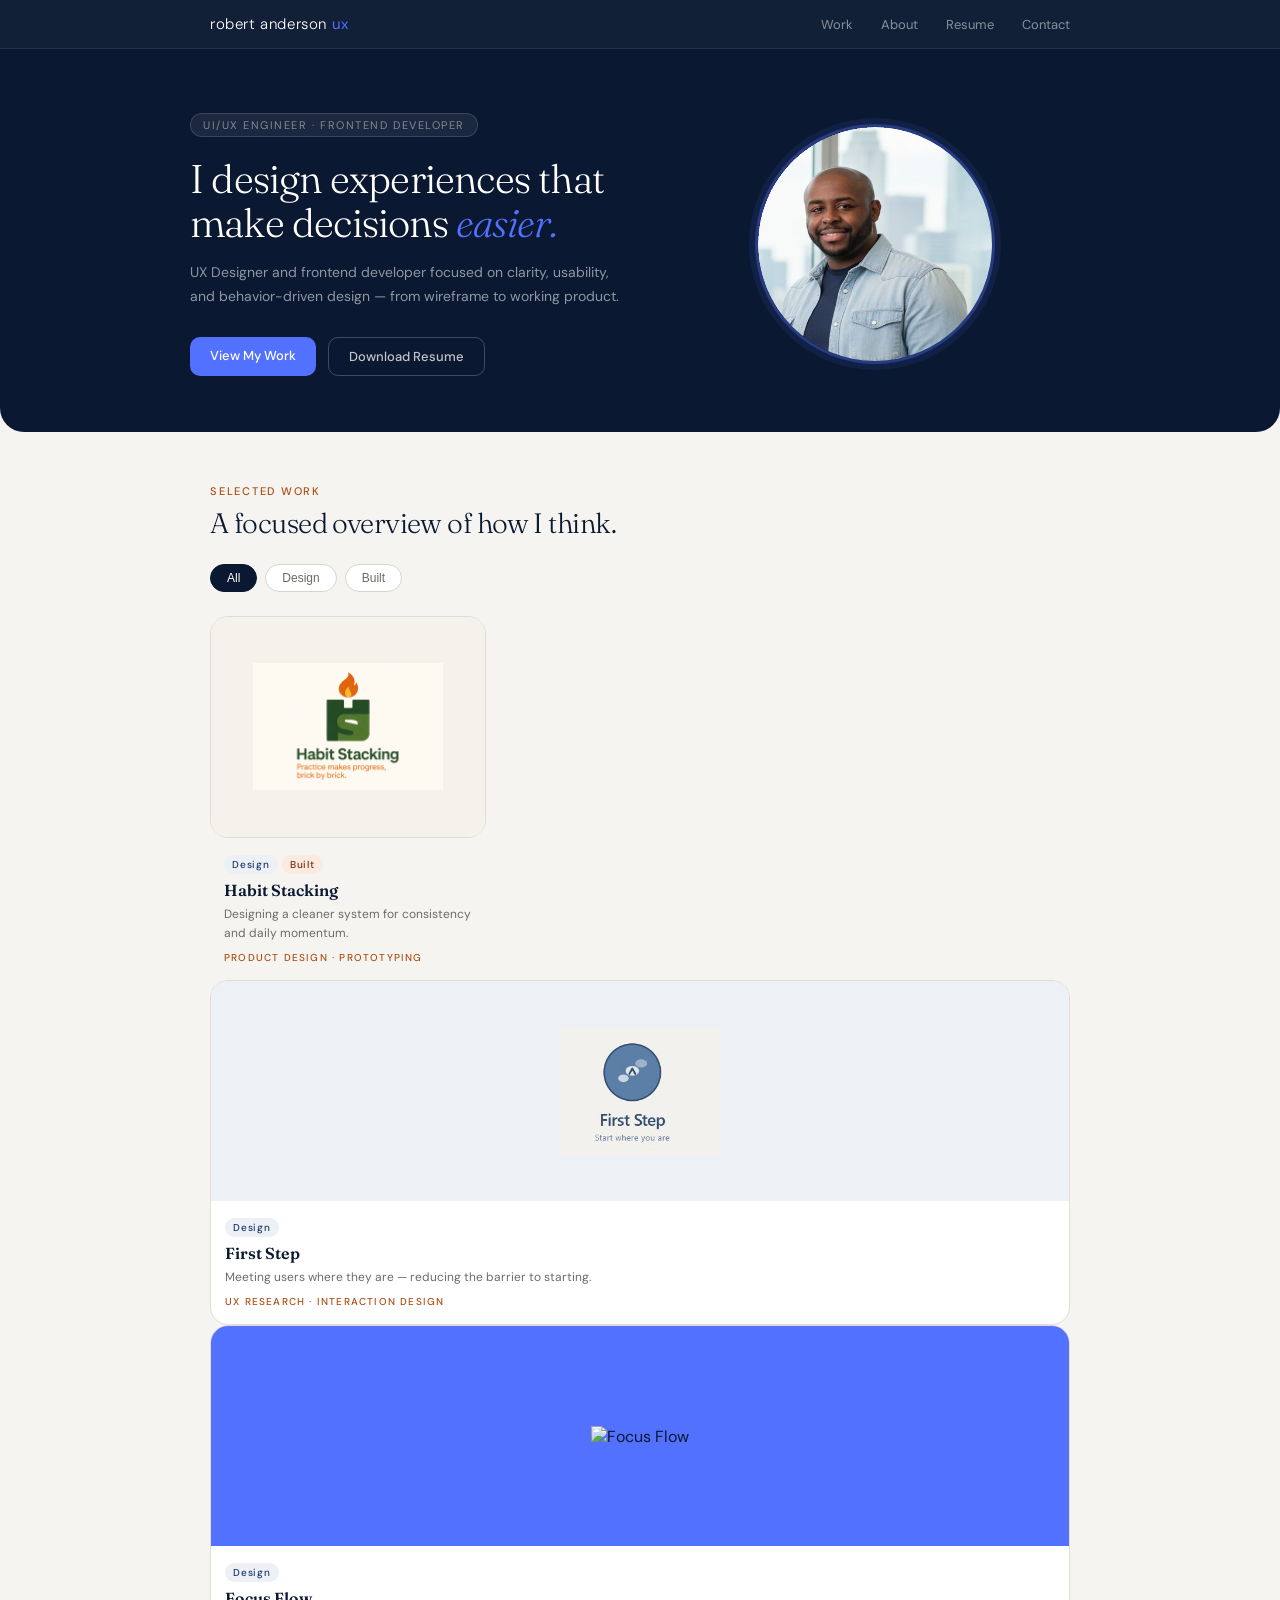
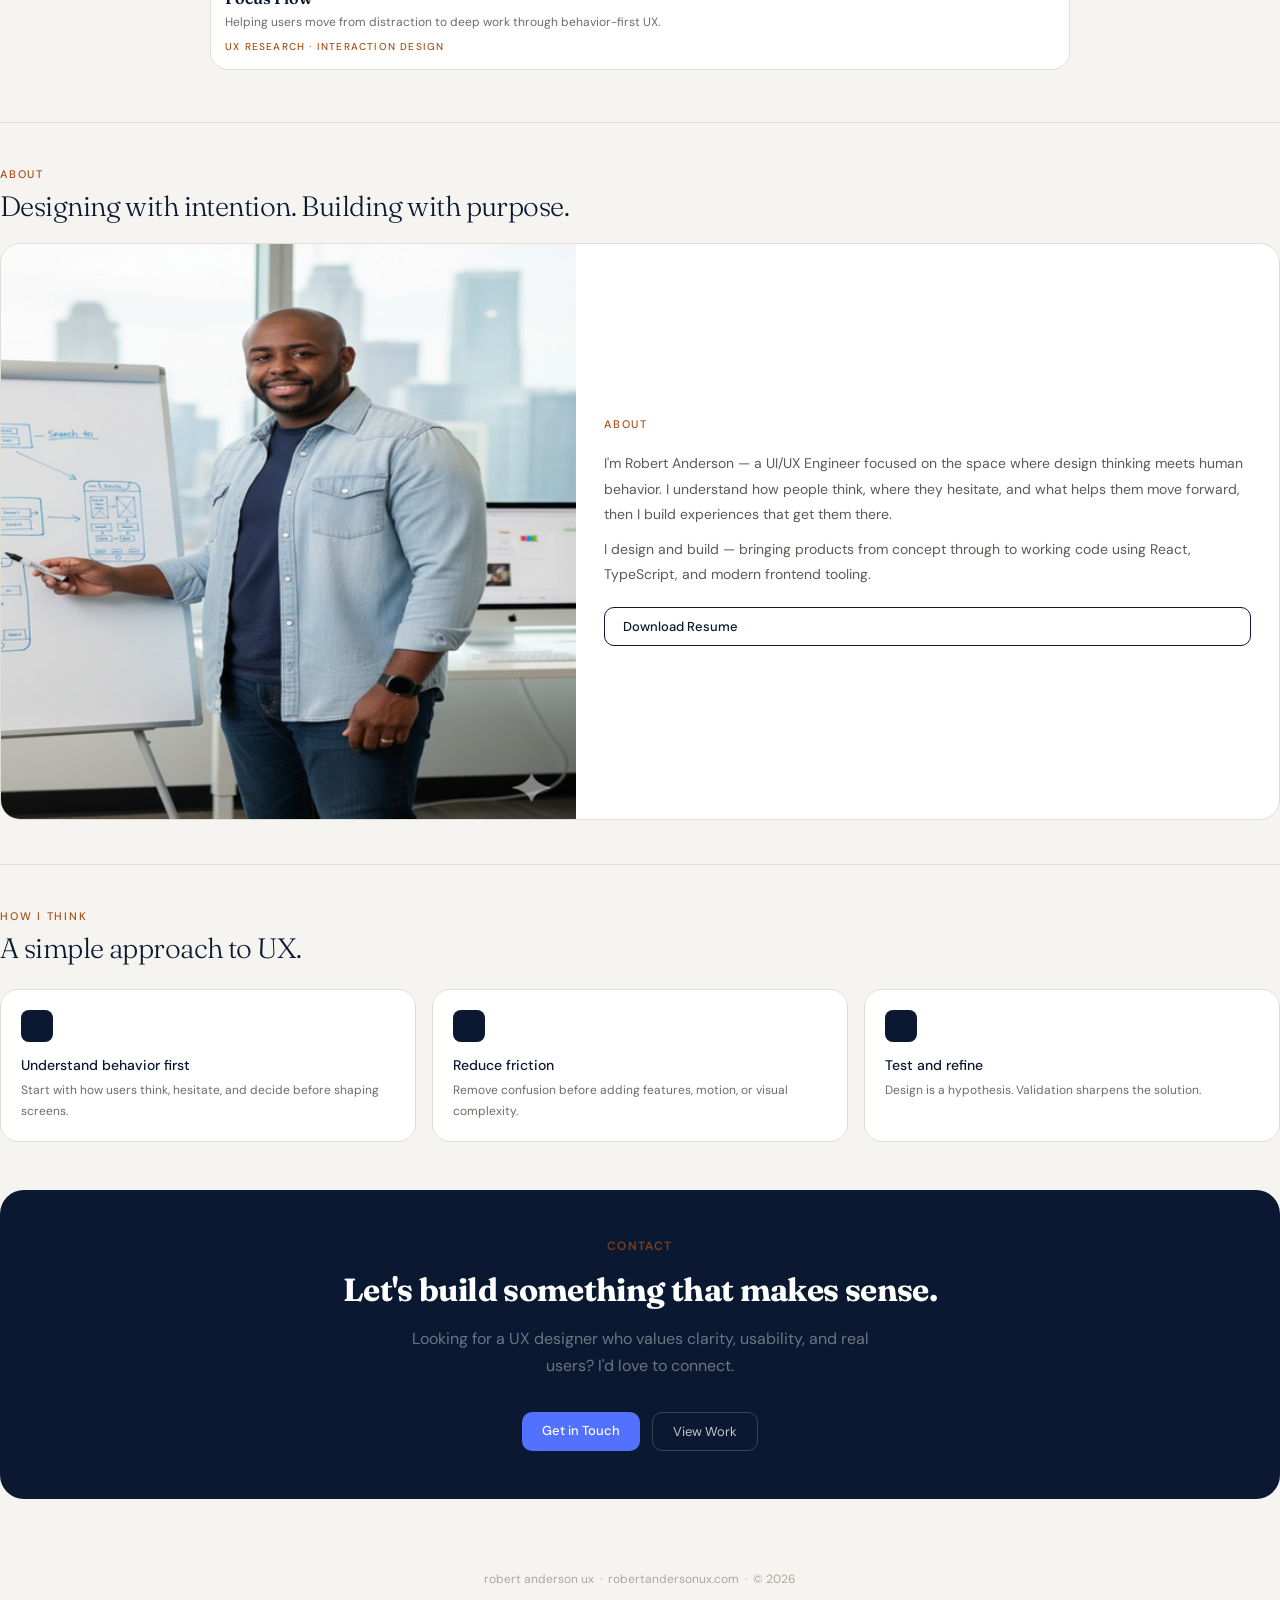
==== index.html @ fdac47b1 "Fix project card layout and add Focus Flow card" ====
<!DOCTYPE html>
<html lang="en">
<head>
<meta charset="UTF-8" />
<meta name="viewport" content="width=device-width, initial-scale=1.0" />
<title>Robert Anderson · UX Designer</title>
<link rel="preconnect" href="https://fonts.googleapis.com" />
<link rel="preconnect" href="https://fonts.gstatic.com" crossorigin />
<link href="https://fonts.googleapis.com/css2?family=DM+Sans:wght@300;400;500&family=Fraunces:ital,wght@0,300;0,600;1,300&display=swap" rel="stylesheet" />
<style>
*{box-sizing:border-box;margin:0;padding:0;}
html{scroll-behavior:smooth;}
body{font-family:'DM Sans',sans-serif;background:#f5f4f0;color:#0A1831;}
a{text-decoration:none;color:inherit;}
.port{max-width:900px;margin:0 auto;padding:0 20px;}

/* NAV */
nav{background:rgba(10,24,49,0.97);backdrop-filter:blur(8px);-webkit-backdrop-filter:blur(8px);border-bottom:0.5px solid rgba(255,255,255,0.08);position:sticky;top:0;z-index:40;padding:14px 0;}
.nav-inner{display:flex;align-items:center;justify-content:space-between;}
.nav-logo{font-family:'DM Sans',sans-serif;font-weight:300;font-size:15px;letter-spacing:0.04em;color:#fff;}
.nav-logo span{font-weight:400;color:#5271FF;}
.nav-links{display:flex;gap:28px;}
.nav-links a{font-size:13px;color:rgba(255,255,255,0.5);transition:color .2s;}
.nav-links a:hover{color:#fff;}
.nav-mobile{display:none;}

/* HERO */
.hero{padding:64px 20px 56px;background:#0A1831;border-radius:0 0 24px 24px;}
.hero-inner{max-width:900px;margin:0 auto;display:grid;grid-template-columns:1fr 1fr;gap:40px;align-items:center;}
.hero-badge{display:inline-flex;background:rgba(255,255,255,0.07);border:0.5px solid rgba(255,255,255,0.14);border-radius:100px;padding:4px 12px;font-size:11px;letter-spacing:0.14em;text-transform:uppercase;color:rgba(255,255,255,0.45);margin-bottom:20px;}
.hero-h1{font-family:'Fraunces',serif;font-weight:300;font-size:40px;line-height:1.1;letter-spacing:-0.02em;color:#fff;margin-bottom:16px;}
.hero-h1 em{font-style:italic;color:#5271FF;}
.hero-sub{font-size:14px;line-height:1.7;color:rgba(255,255,255,0.55);margin-bottom:28px;}
.hero-btns{display:flex;gap:12px;flex-wrap:wrap;}
.btn-primary{background:#5271FF;color:#fff;border-radius:10px;padding:10px 20px;font-size:13px;font-weight:500;transition:background .2s;display:inline-block;}
.btn-primary:hover{background:#3d5ce6;}
.btn-secondary{border:0.5px solid rgba(255,255,255,0.22);background:transparent;border-radius:10px;padding:10px 20px;font-size:13px;font-weight:500;color:rgba(255,255,255,0.75);transition:border-color .2s;display:inline-block;}
.btn-secondary:hover{border-color:rgba(255,255,255,0.5);}
.hero-photo-wrap{display:flex;align-items:center;justify-content:center;}
.hero-photo-wrap img{width:240px;height:240px;border-radius:50%;object-fit:cover;border:3px solid rgba(82,113,255,0.4);box-shadow:0 0 0 6px rgba(82,113,255,0.1);}

/* SECTIONS */
.section-wrap{padding:52px 0 8px;}
.section-label{font-size:11px;font-weight:500;letter-spacing:0.16em;text-transform:uppercase;color:#AD4E14;margin-bottom:8px;}
.section-h2{font-family:'Fraunces',serif;font-weight:300;font-size:28px;letter-spacing:-0.02em;color:#0A1831;margin-bottom:24px;}

/* FILTER */
.filter-bar{display:flex;gap:8px;margin-bottom:24px;}
.filter-btn{border:0.5px solid #d8d5ce;background:#fff;border-radius:100px;padding:6px 16px;font-size:12px;font-weight:500;color:#6b6b67;cursor:pointer;transition:all .2s;}
.filter-btn.active{background:#0A1831;color:#fff;border-color:#0A1831;}
.filter-btn:hover:not(.active){border-color:#888880;}

/* PROJECTS */
.projects{display:grid;grid-template-columns:repeat(3,1fr);gap:16px;}
.project-card{background:#fff;border:0.5px solid #e0ddd5;border-radius:18px;overflow:hidden;transition:transform .25s,box-shadow .25s;cursor:pointer;}
.project-card:hover{transform:translateY(-3px);box-shadow:0 12px 32px rgba(10,24,49,0.12);}
.project-card.hidden{display:none;}
.project-thumb{height:220px;display:flex;align-items:center;justify-content:center;flex-direction:column;gap:10px;}
.thumb-habit{background:#f5f2eb;}
.thumb-first{background:#edf0f5;}
.thumb-focus{background:#5271FF;}
.focus-wm{font-family:'DM Sans',sans-serif;font-weight:300;font-size:12px;letter-spacing:0.05em;color:rgba(255,255,255,0.7);}
.focus-wm span{font-weight:400;color:#fff;}
.project-body{padding:14px 14px 16px;}
.tag{display:inline-block;font-size:10px;font-weight:500;letter-spacing:0.08em;padding:3px 8px;border-radius:100px;margin-bottom:6px;}
.tag-design{background:#edf0f5;color:#1a3a6a;}
.tag-built{background:#faeae0;color:#7a2a0a;}
.project-title{font-family:'Fraunces',serif;font-weight:600;font-size:16px;color:#0A1831;margin-bottom:5px;}
.project-blurb{font-size:12px;line-height:1.6;color:#6b6b67;margin-bottom:8px;}
.project-role{font-size:10px;letter-spacing:0.12em;text-transform:uppercase;color:#AD4E14;font-weight:500;}

/* ABOUT */
.about-card{background:#fff;border:0.5px solid #e0ddd5;border-radius:20px;overflow:hidden;display:grid;grid-template-columns:0.9fr 1.1fr;}
.about-photo{min-height:280px;overflow:hidden;}
.about-photo img{width:100%;height:100%;object-fit:cover;object-position:center top;display:block;}
.about-copy{padding:32px 28px;display:flex;flex-direction:column;justify-content:center;}
.about-copy p{font-size:14px;line-height:1.8;color:#5a5a56;margin-top:12px;}
.btn-outline{border:0.5px solid #0A1831;background:transparent;border-radius:10px;padding:10px 18px;font-size:13px;font-weight:500;color:#0A1831;display:inline-block;margin-top:20px;transition:background .2s,color .2s;}
.btn-outline:hover{background:#0A1831;color:#fff;}

/* PRINCIPLES */
.principles{display:grid;grid-template-columns:repeat(3,1fr);gap:16px;margin-bottom:8px;}
.principle{background:#fff;border:0.5px solid #e0ddd5;border-radius:18px;padding:20px;}
.principle-icon{width:32px;height:32px;border-radius:8px;background:#0A1831;margin-bottom:14px;}
.principle h3{font-size:14px;font-weight:500;color:#0A1831;margin-bottom:6px;}
.principle p{font-size:12px;line-height:1.7;color:#6b6b67;}

/* CONTACT */
.contact-band{background:#0A1831;border-radius:24px;padding:48px 36px;text-align:center;margin:48px 0;}
.contact-label{font-size:11px;letter-spacing:0.16em;text-transform:uppercase;color:#AD4E14;margin-bottom:10px;}
.contact-h2{font-family:'Fraunces',serif;font-weight:300;font-size:28px;color:#fff;letter-spacing:-0.02em;margin-bottom:10px;}
.contact-sub{font-size:14px;line-height:1.7;color:rgba(255,255,255,0.5);max-width:480px;margin:0 auto 24px;}
.contact-btns{display:flex;gap:12px;justify-content:center;flex-wrap:wrap;}
.cta-blue{background:#5271FF;color:#fff;border-radius:10px;padding:10px 20px;font-size:13px;font-weight:500;transition:background .2s;display:inline-block;}
.cta-blue:hover{background:#3d5ce6;}
.cta-ghost{border:0.5px solid rgba(255,255,255,.18);color:rgba(255,255,255,.75);border-radius:10px;padding:10px 20px;font-size:13px;display:inline-block;transition:background .2s;}
.cta-ghost:hover{background:rgba(255,255,255,0.05);}
 
/* Success message (shown after submit via JS) */
.contact-success {
  display: none;
  color: rgba(255,255,255,0.75);
  font-size: 14px;
  margin-top: 12px;
  text-align: center;
}
 
/* Responsive */
@media (max-width: 540px) {
  .contact-form-row { flex-direction: column; }
}



.contact-label {
  font-size: 12px;
  font-weight: 600;
  letter-spacing: 0.1em;
  text-transform: uppercase;
  opacity: 0.7;
  margin-bottom: 16px;
}

.contact-h2 {
  font-size: 2rem;
  font-weight: 700;
  margin-bottom: 16px;
}

.contact-sub {
  font-size: 1rem;
  opacity: 0.8;
  max-width: 480px;
  margin: 0 auto 32px;
}

.contact-btns {
  display: flex;
  gap: 12px;
  justify-content: center;
  flex-wrap: wrap;
}

/* DIVIDER */
.divider{border:none;border-top:0.5px solid #e0ddd5;margin:44px 0;}

/* FOOTER */
footer{padding:24px 0;text-align:center;}
footer p{font-size:12px;color:#aaa89e;}

/* RESPONSIVE */
@media(max-width:700px){
  .hero-inner{grid-template-columns:1fr;text-align:center;}
  .hero-photo-wrap{order:-1;}
  .hero-photo-wrap img{width:180px;height:180px;}
  .hero-btns{justify-content:center;}
  .projects{grid-template-columns:1fr;}
  .about-card{grid-template-columns:1fr;}
  .about-photo{min-height:220px;}
  .principles{grid-template-columns:1fr;}
  .nav-links{display:none;}
  .nav-mobile{display:block;font-size:20px;color:rgba(255,255,255,0.6);cursor:pointer;}
}
</style>
</head>
<body>

<nav>
  <div class="port nav-inner">
    <div class="nav-logo">robert anderson <span>ux</span></div>
    <div class="nav-links">
      <a href="#work">Work</a>
      <a href="#about">About</a>
      <a href="#resume">Resume</a>
      <a href="#contact">Contact</a>
    </div>
    <div class="nav-mobile">&#9776;</div>
  </div>
</nav>

<div class="hero">
  <div class="hero-inner">
    <div>
      <div class="hero-badge">UI/UX Engineer · Frontend Developer</div>
      <h1 class="hero-h1">I design experiences that make decisions <em>easier.</em></h1>
      <p class="hero-sub">UX Designer and frontend developer focused on clarity, usability, and behavior-driven design — from wireframe to working product.</p>
      <div class="hero-btns">
        <a href="#work" class="btn-primary">View My Work</a>
        <a href="#resume" class="btn-secondary">Download Resume</a>
      </div>
    </div>
    <div class="hero-photo-wrap">
      <img src="[data-uri]" alt="Robert Anderson" />
    </div>
  </div>
</div>

<div class="port">

  <div class="section-wrap" id="work">
    <div class="section-label">Selected Work</div>
    <div class="section-h2">A focused overview of how I think.</div>

    <div class="filter-bar">
      <button class="filter-btn active" onclick="filter('all',this)">All</button>
      <button class="filter-btn" onclick="filter('design',this)">Design</button>
      <button class="filter-btn" onclick="filter('built',this)">Built</button>
    </div>

    <div class="projects">

  <a href="habit-stacking.html" style="text-decoration:none;color:inherit;">
    <div class="project-card" data-type="design built">
      <div class="project-thumb thumb-habit">
          <img style="max-width:190px;max-height:190px;object-fit:contain;" src="[data-uri]" alt="Habit Stacking">
        </div>
      </div>
      <div class="project-body">
        <div><span class="tag tag-design">Design</span> <span class="tag tag-built">Built</span></div>
        <div class="project-title">Habit Stacking</div>
        <div class="project-blurb">Designing a cleaner system for consistency and daily momentum.</div>
        <div class="project-role">Product Design · Prototyping</div>
      </div>
    </div>
  </a>

  <a href="first-step.html" style="text-decoration:none;color:inherit;">
    <div class="project-card" data-type="design">
      <div class="project-thumb thumb-first">
        <img style="max-width:160px;max-height:160px;object-fit:contain;" src="[data-uri]" alt="First Step">
      </div>
      <div class="project-body">
        <div><span class="tag tag-design">Design</span></div>
        <div class="project-title">First Step</div>
        <div class="project-blurb">Meeting users where they are — reducing the barrier to starting.</div>
        <div class="project-role">UX Research · Interaction Design</div>
      </div>
    </div>
  </a>

  <a href="focus-flow.html" style="text-decoration:none;color:inherit;">
  <div class="project-card" data-type="design">
    <div class="project-thumb thumb-focus">
      <img style="max-width:185px;max-height:185px;object-fit:contain;" src="YOUR_FOCUS_FLOW_IMAGE_SRC" alt="Focus Flow">
    </div>
    <div class="project-body">
      <div><span class="tag tag-design">Design</span></div>
      <div class="project-title">Focus Flow</div>
      <div class="project-blurb">Helping users move from distraction to deep work through behavior-first UX.</div>
      <div class="project-role">UX Research · Interaction Design</div>
    </div>
  </div>
</a>

</div>

    </div>
  </div>

  <hr class="divider" />

  <div id="about">
    <div class="section-label">About</div>
    <div class="section-h2" style="margin-bottom:20px;">Designing with intention. Building with purpose.</div>
    <div class="about-card">
      <div class="about-photo">
        <img src="[data-uri]" alt="Robert Anderson at whiteboard" />
      </div>
      <div class="about-copy">
        <div class="section-label">About</div>
        <p>I'm Robert Anderson — a UI/UX Engineer focused on the space where design thinking meets human behavior. I understand how people think, where they hesitate, and what helps them move forward, then I build experiences that get them there.</p>
        <p style="margin-top:10px;">I design and build — bringing products from concept through to working code using React, TypeScript, and modern frontend tooling.</p>
        <a href="#resume" class="btn-outline" id="resume">Download Resume</a>
      </div>
    </div>
  </div>

<hr class="divider" />

  <div>
    <div class="section-label">How I Think</div>
    <div class="section-h2">A simple approach to UX.</div>
    <div class="principles">
      <div class="principle">
        <div class="principle-icon"></div>
        <h3>Understand behavior first</h3>
        <p>Start with how users think, hesitate, and decide before shaping screens.</p>
      </div>
      <div class="principle">
        <div class="principle-icon"></div>
        <h3>Reduce friction</h3>
        <p>Remove confusion before adding features, motion, or visual complexity.</p>
      </div>
      <div class="principle">
        <div class="principle-icon"></div>
        <h3>Test and refine</h3>
        <p>Design is a hypothesis. Validation sharpens the solution.</p>
      </div>
    </div>
  </div>

  <div class="contact-band" id="contact">
    <div class="contact-label">Contact</div>
    <div class="contact-h2">Let's build something that makes sense.</div>
    <p class="contact-sub">Looking for a UX designer who values clarity, usability, and real users? I'd love to connect.</p>
    <div class="contact-btns">
      <a href="mailto:robert@robertandersonux.com" class="cta-blue">Get in Touch</a>
      <a href="#work" class="cta-ghost">View Work</a>
    </div>
  </div>

<footer>
  <div class="port">
    <p>robert anderson ux &nbsp;·&nbsp; robertandersonux.com &nbsp;·&nbsp; &copy; 2026</p>
  </div>
</footer>
Save, refresh locally — the blue band should be back.

<script>
function filter(type, btn) {
  document.querySelectorAll('.filter-btn').forEach(b => b.classList.remove('active'));
  btn.classList.add('active');
  document.querySelectorAll('.project-card').forEach(card => {
    if (type === 'all') { card.classList.remove('hidden'); return; }
    card.dataset.type.includes(type) ? card.classList.remove('hidden') : card.classList.add('hidden');
  });
}
</script>

</body>
</html>
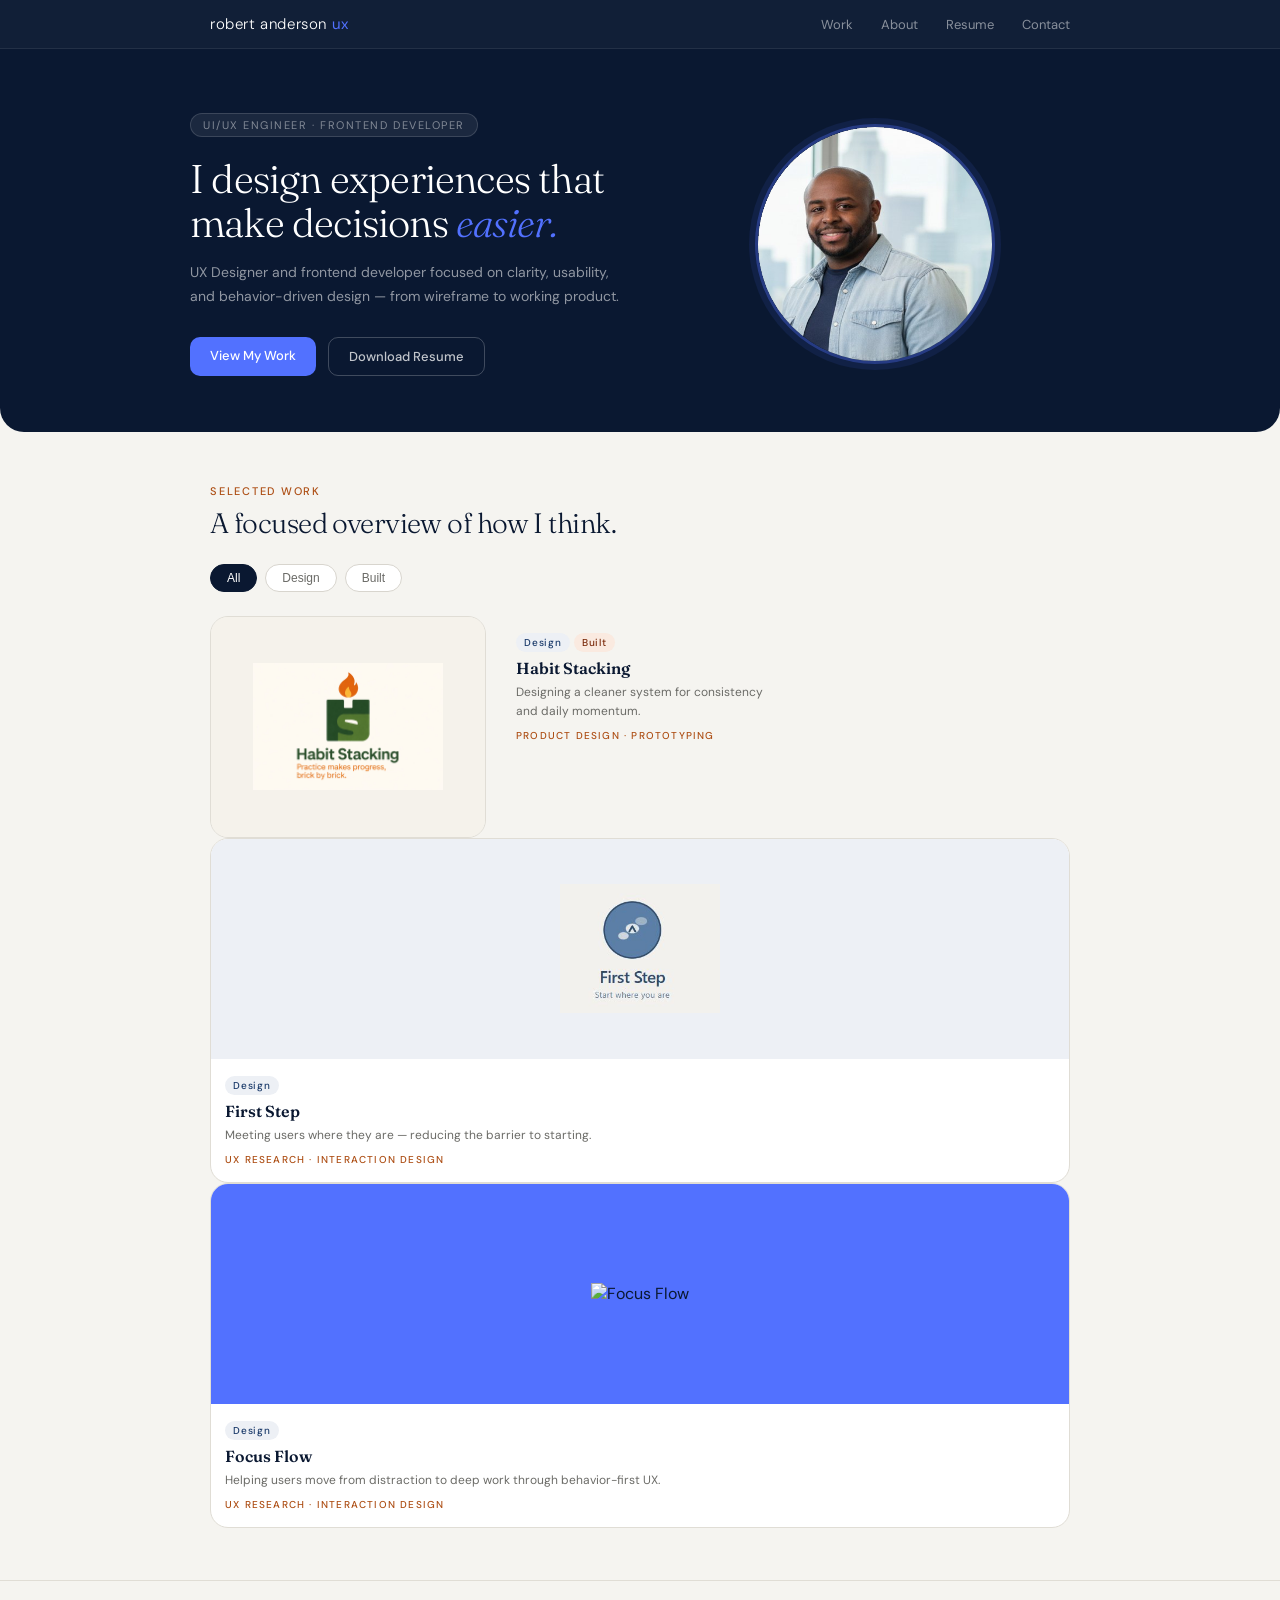
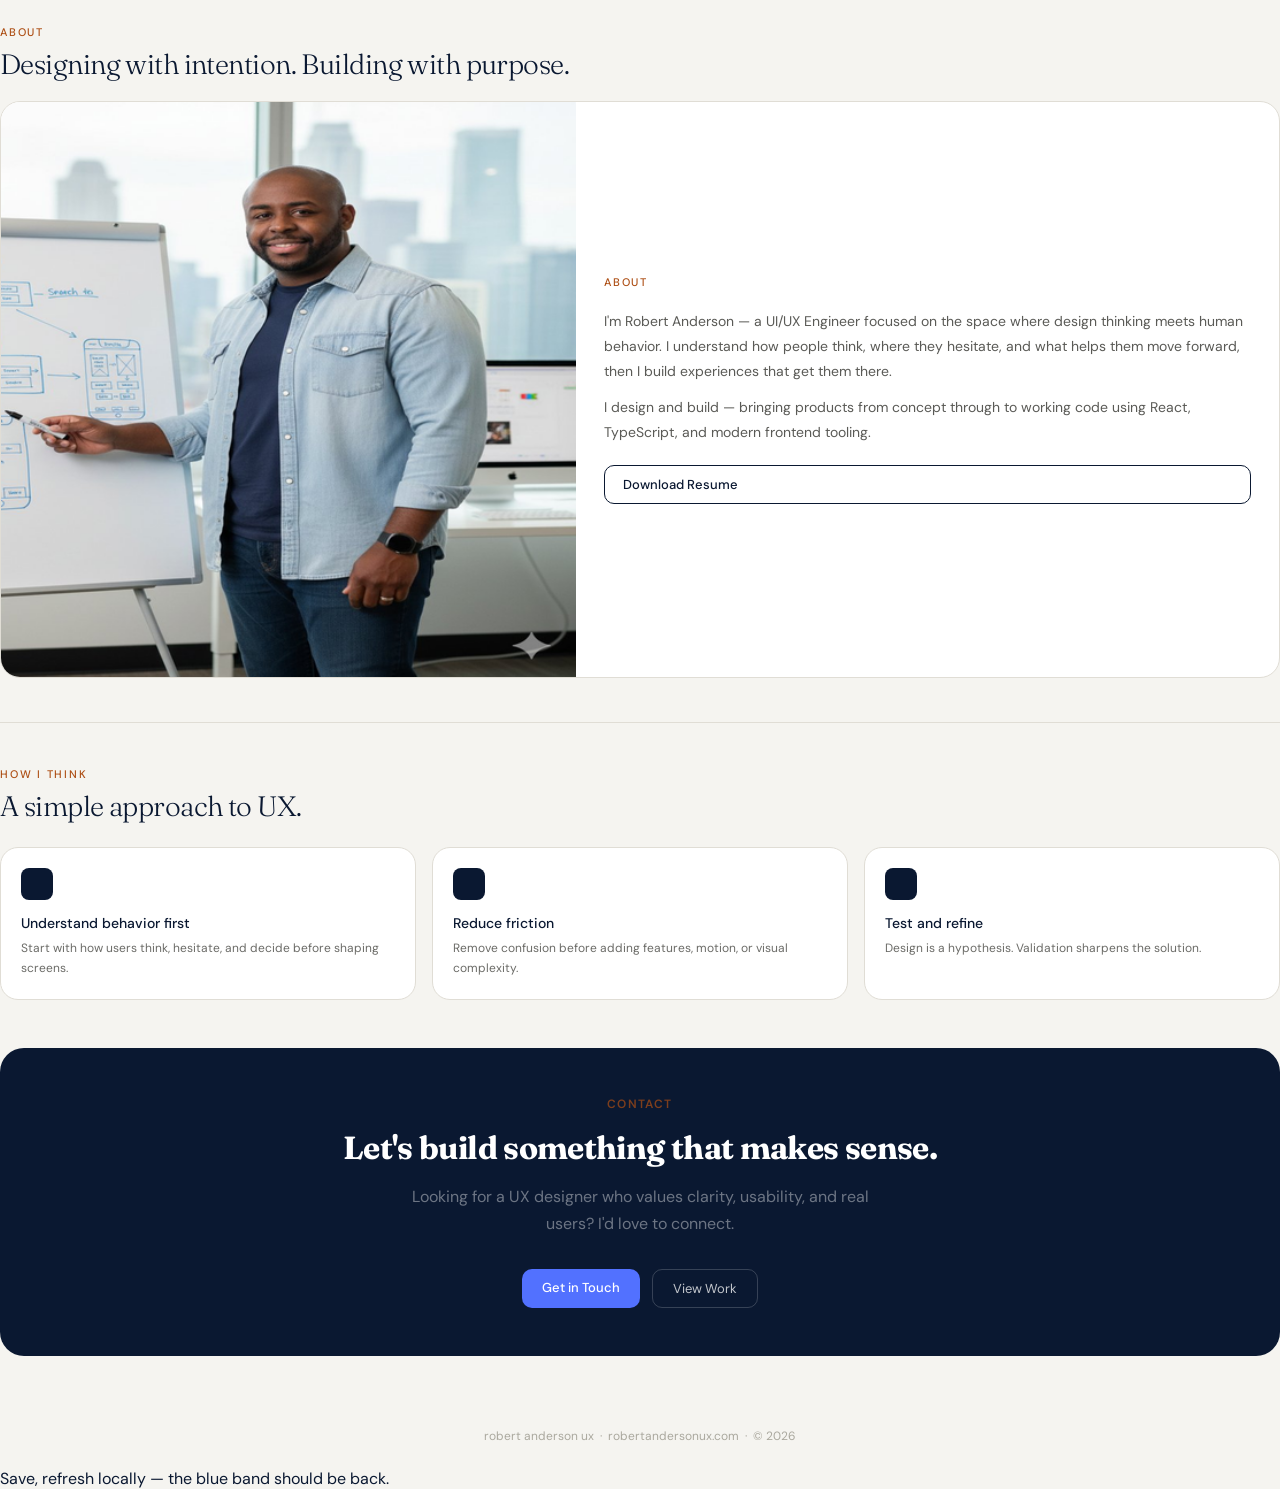
==== commit 930cf623: "Fix project grid layout" ====
--- a/index.html
+++ b/index.html
@@ -51,7 +51,7 @@
 .filter-btn:hover:not(.active){border-color:#888880;}
 
 /* PROJECTS */
-.projects{display:grid;grid-template-columns:repeat(3,1fr);gap:16px;}
+.projects{display:grid;grid-template-columns: repeat(3, 1fr);gap: 16px;}
 .project-card{background:#fff;border:0.5px solid #e0ddd5;border-radius:18px;overflow:hidden;transition:transform .25s,box-shadow .25s;cursor:pointer;}
 .project-card:hover{transform:translateY(-3px);box-shadow:0 12px 32px rgba(10,24,49,0.12);}
 .project-card.hidden{display:none;}
@@ -68,7 +68,10 @@
 .project-title{font-family:'Fraunces',serif;font-weight:600;font-size:16px;color:#0A1831;margin-bottom:5px;}
 .project-blurb{font-size:12px;line-height:1.6;color:#6b6b67;margin-bottom:8px;}
 .project-role{font-size:10px;letter-spacing:0.12em;text-transform:uppercase;color:#AD4E14;font-weight:500;}
-
+.projects a {
+  display: contents;
+  
+}
 /* ABOUT */
 .about-card{background:#fff;border:0.5px solid #e0ddd5;border-radius:20px;overflow:hidden;display:grid;grid-template-columns:0.9fr 1.1fr;}
 .about-photo{min-height:280px;overflow:hidden;}
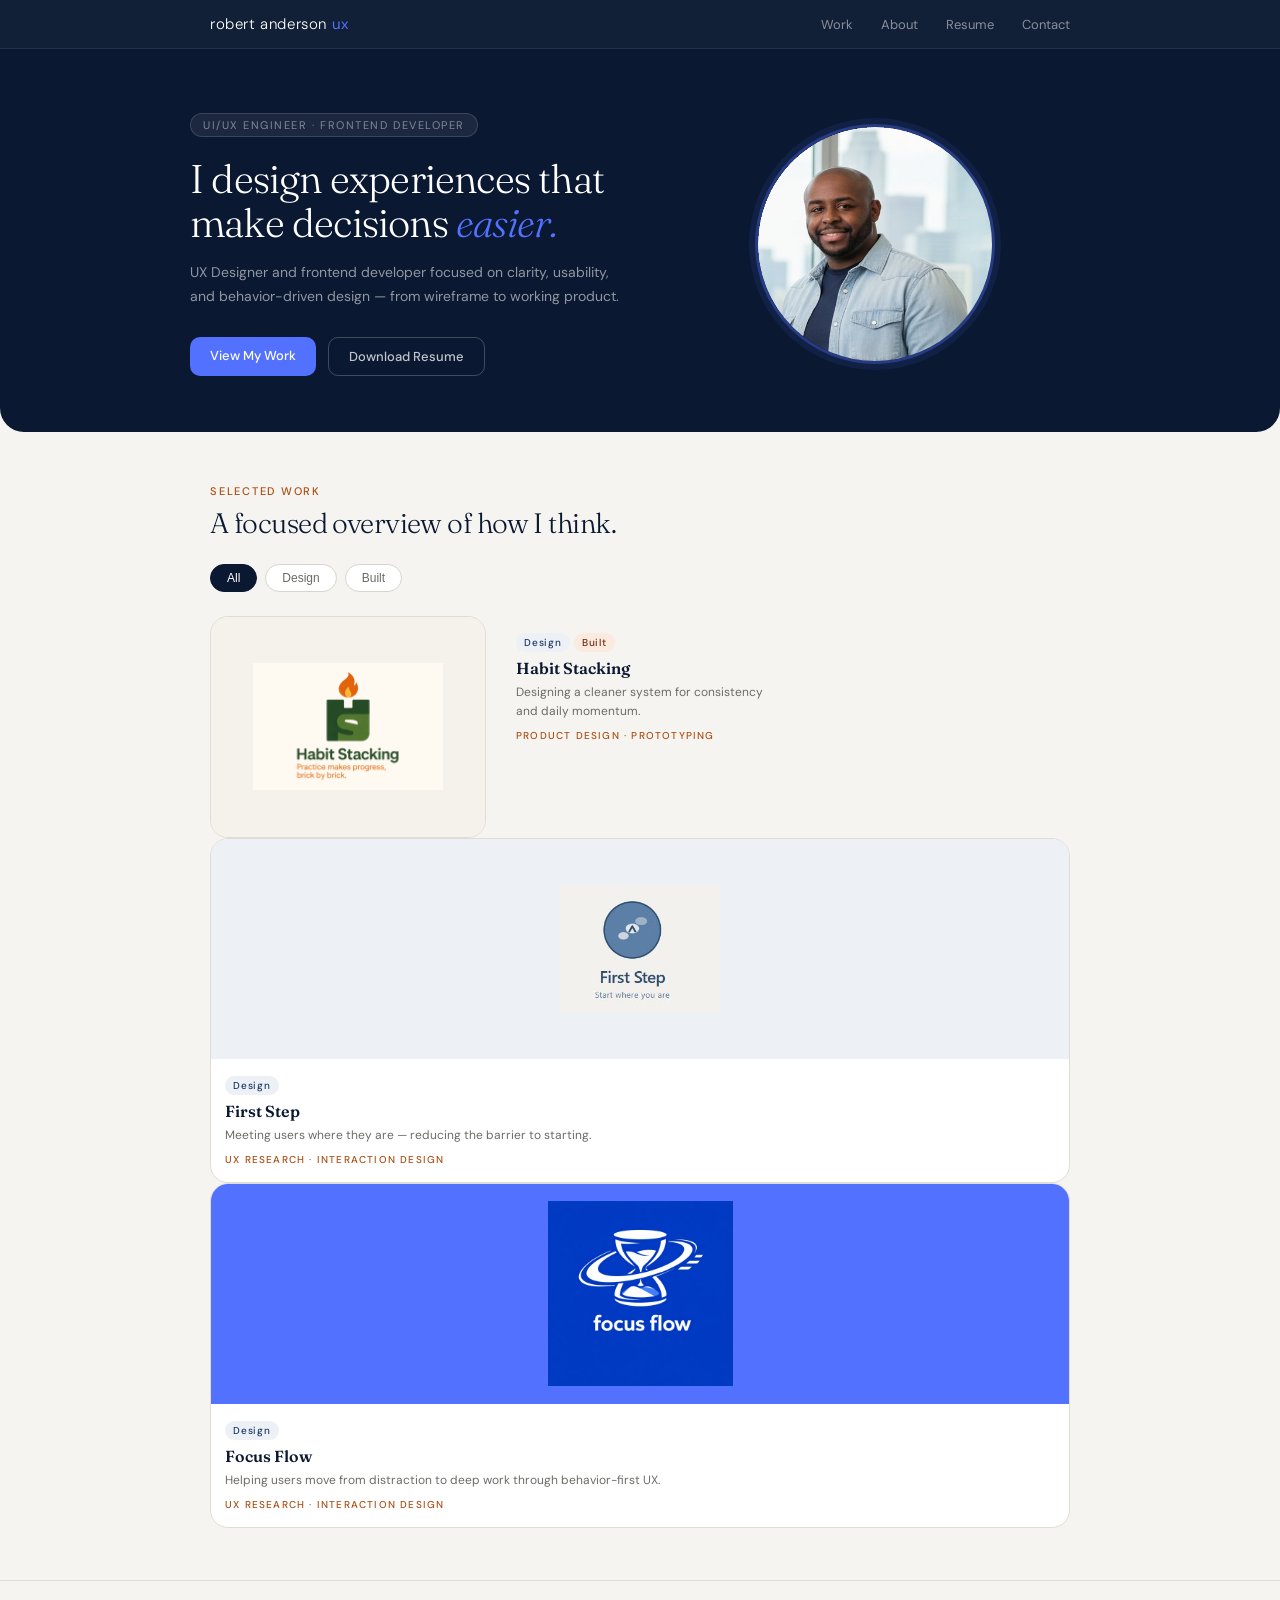
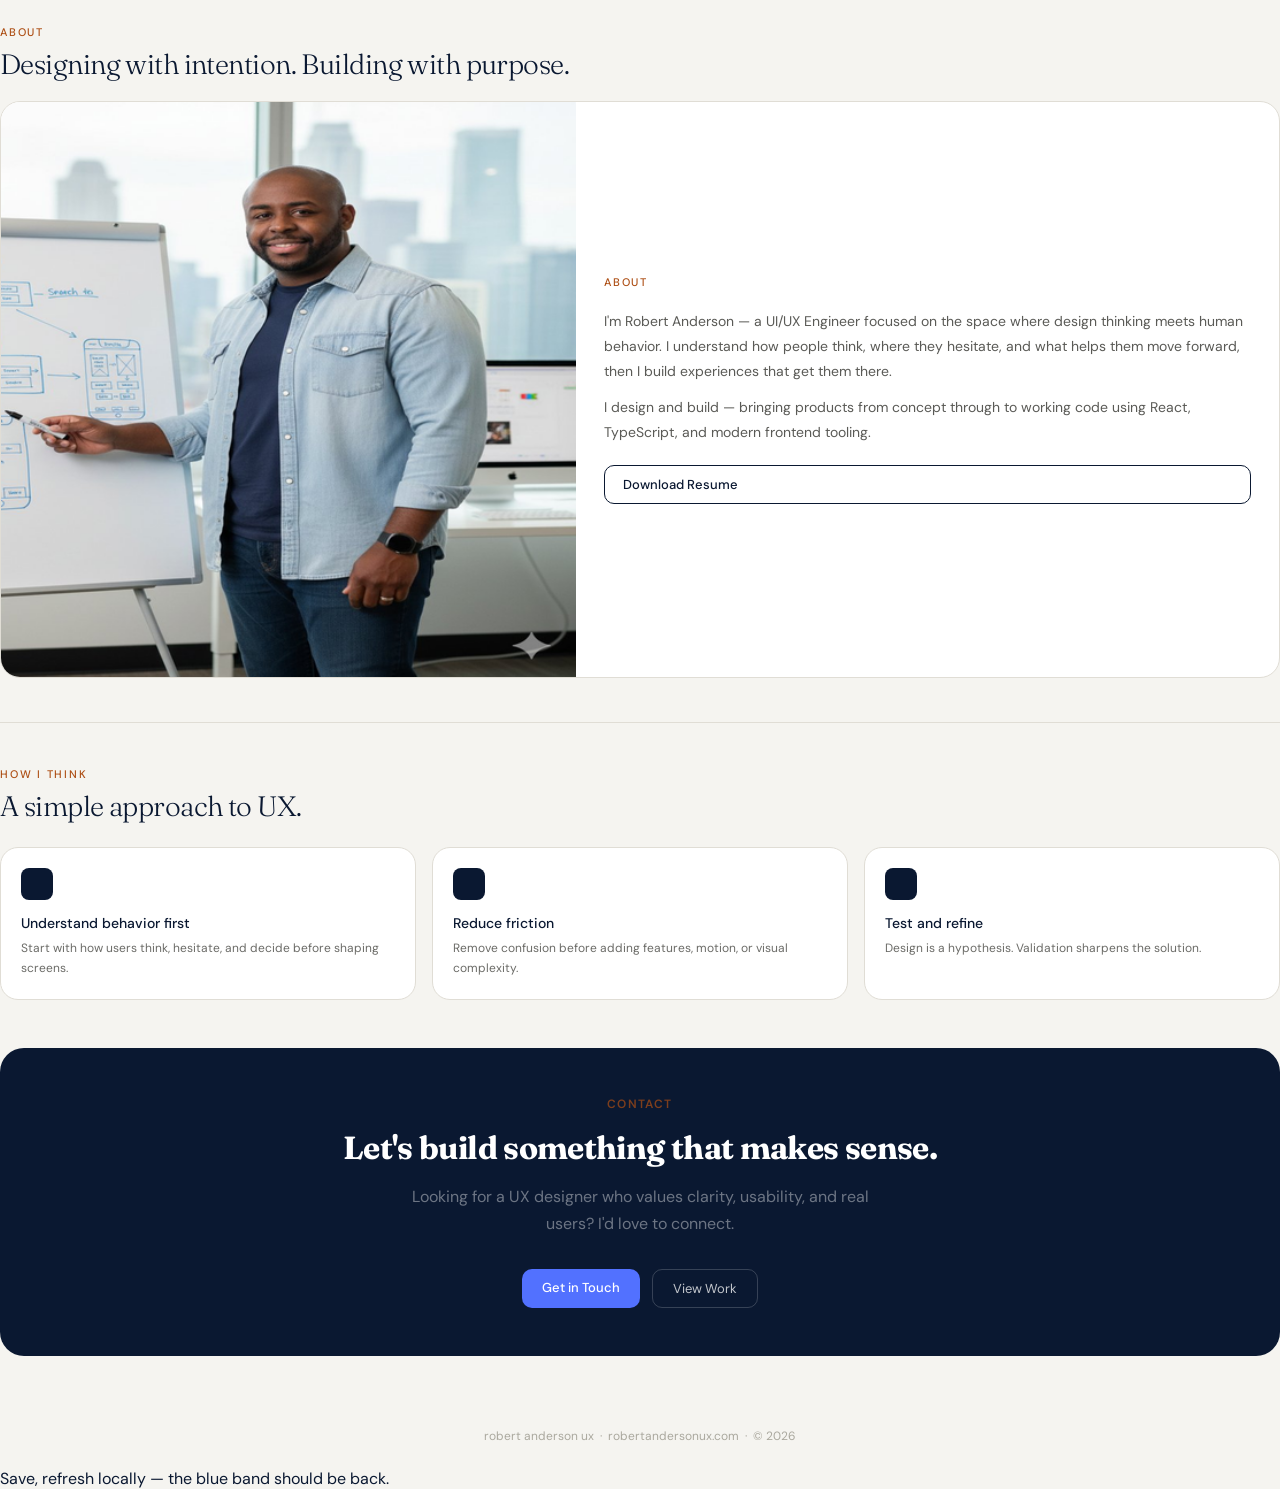
==== commit 5ac8dcf8: "add app logo to project card" ====
--- a/index.html
+++ b/index.html
@@ -70,7 +70,7 @@
 .project-role{font-size:10px;letter-spacing:0.12em;text-transform:uppercase;color:#AD4E14;font-weight:500;}
 .projects a {
   display: contents;
-  
+
 }
 /* ABOUT */
 .about-card{background:#fff;border:0.5px solid #e0ddd5;border-radius:20px;overflow:hidden;display:grid;grid-template-columns:0.9fr 1.1fr;}
@@ -244,8 +244,7 @@
   <a href="focus-flow.html" style="text-decoration:none;color:inherit;">
   <div class="project-card" data-type="design">
     <div class="project-thumb thumb-focus">
-      <img style="max-width:185px;max-height:185px;object-fit:contain;" src="YOUR_FOCUS_FLOW_IMAGE_SRC" alt="Focus Flow">
-    </div>
+      <img style="max-width:185px;max-height:185px;object-fit:contain;" src="[data-uri]" alt="Focus Flow"></div>
     <div class="project-body">
       <div><span class="tag tag-design">Design</span></div>
       <div class="project-title">Focus Flow</div>
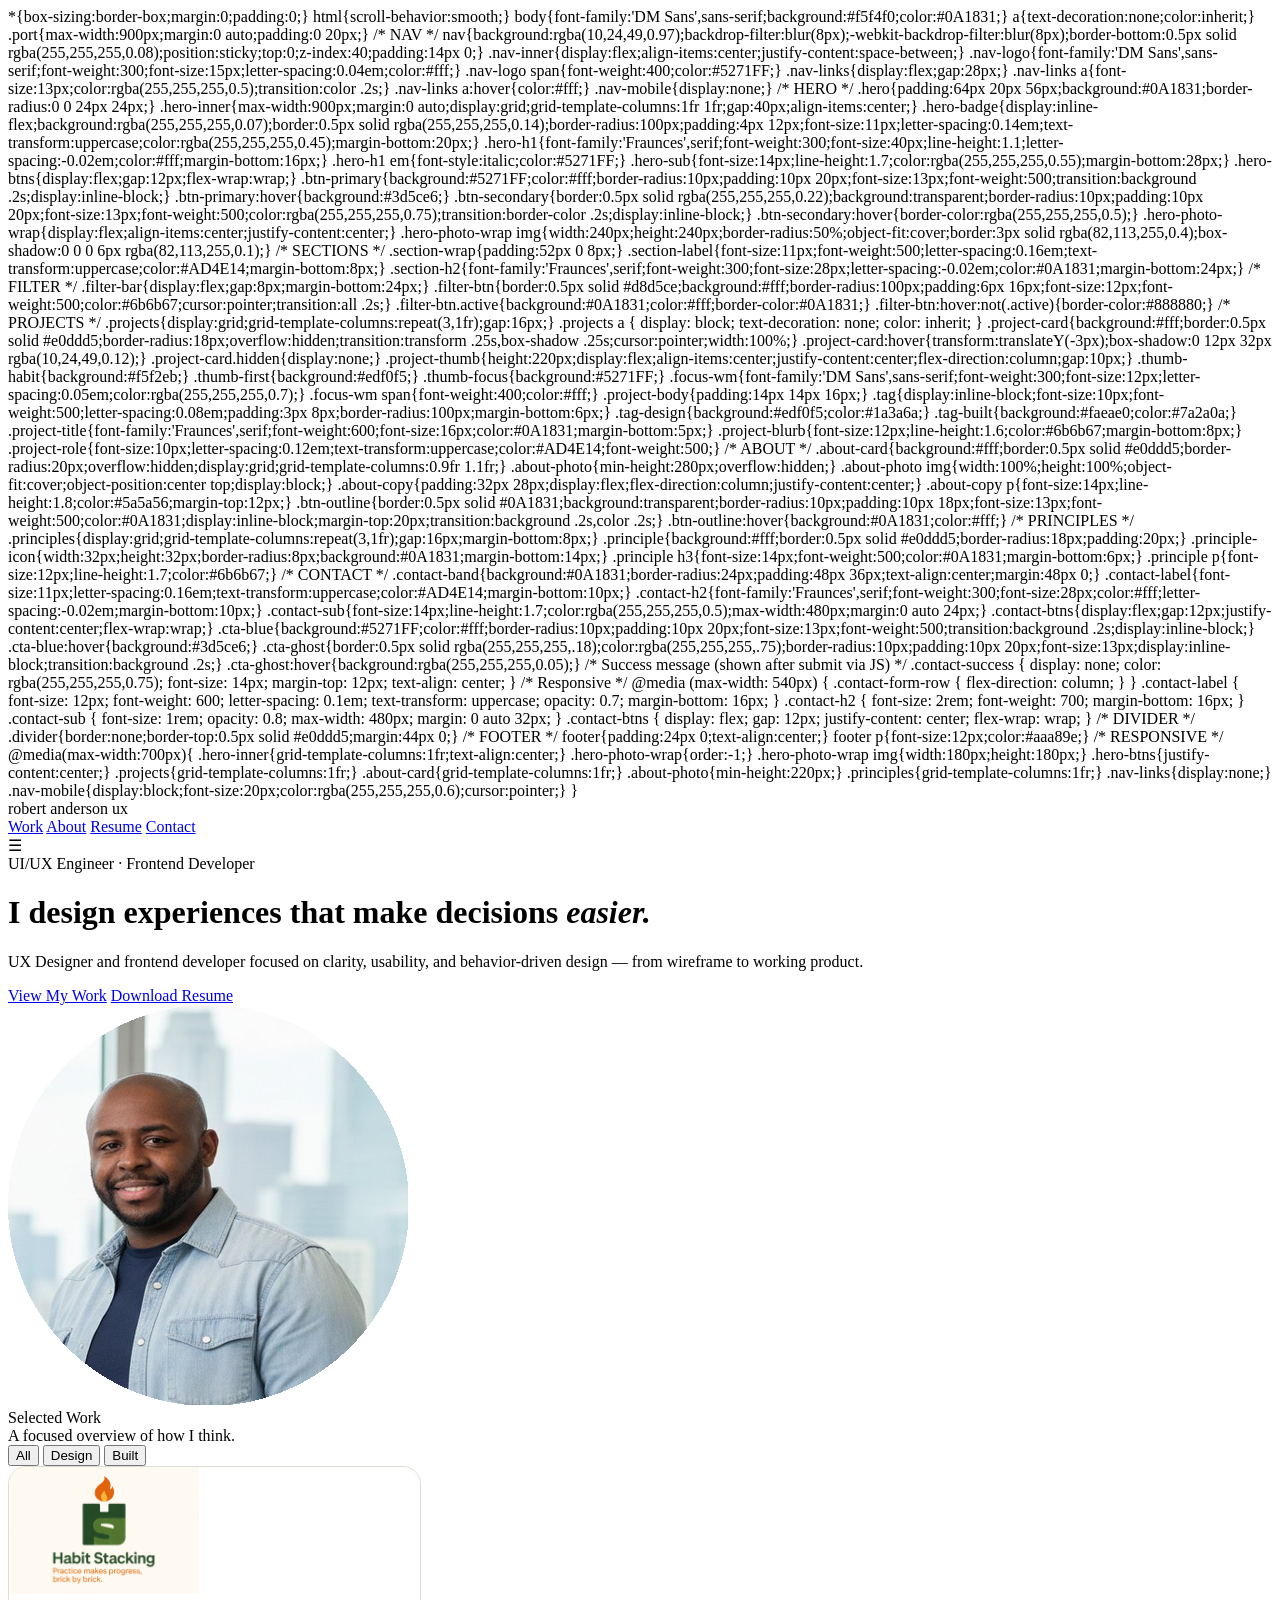
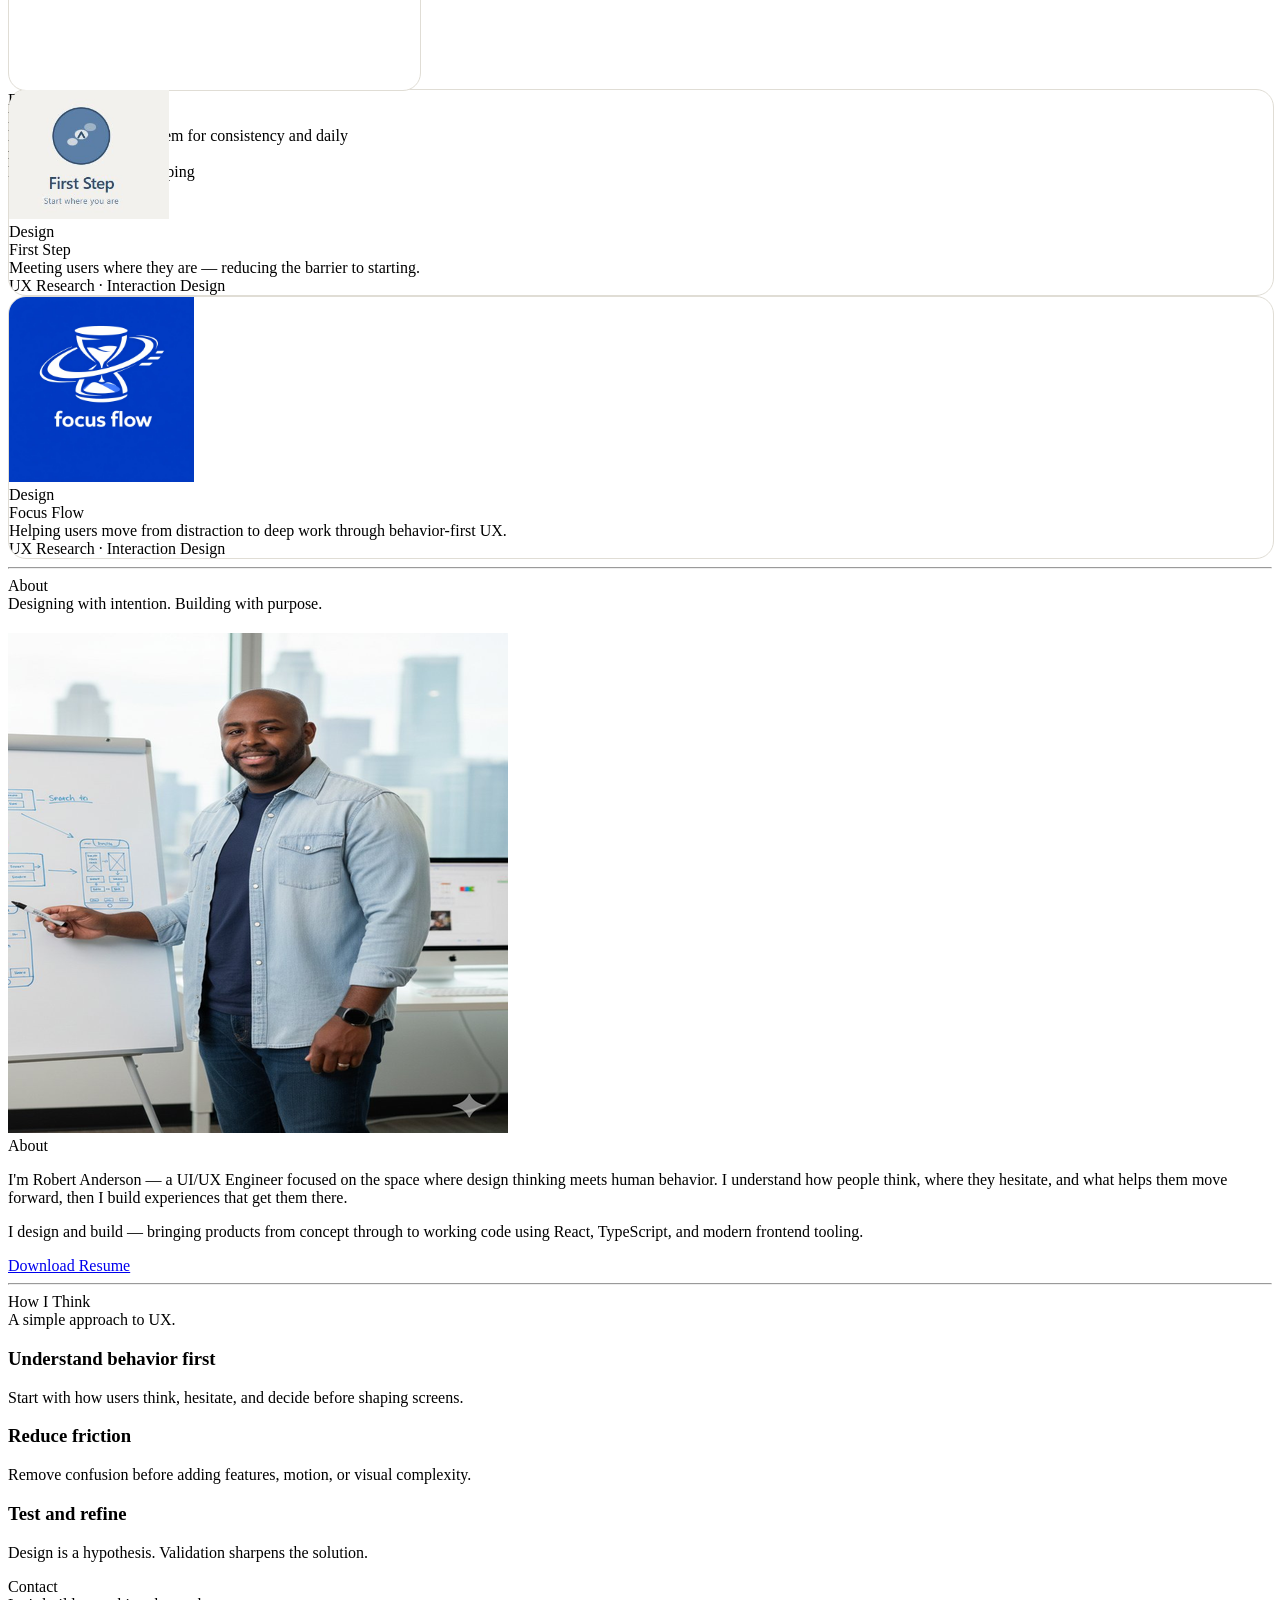
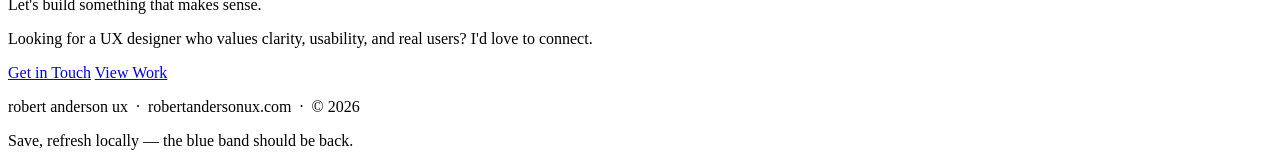
==== commit 372b786e: "Fix project grid layout and clean stylesheet setup" ====
--- a/index.html
+++ b/index.html
@@ -1,13 +1,17 @@
 <!DOCTYPE html>
 <html lang="en">
 <head>
-<meta charset="UTF-8" />
-<meta name="viewport" content="width=device-width, initial-scale=1.0" />
-<title>Robert Anderson · UX Designer</title>
-<link rel="preconnect" href="https://fonts.googleapis.com" />
-<link rel="preconnect" href="https://fonts.gstatic.com" crossorigin />
-<link href="https://fonts.googleapis.com/css2?family=DM+Sans:wght@300;400;500&family=Fraunces:ital,wght@0,300;0,600;1,300&display=swap" rel="stylesheet" />
-<style>
+  <meta charset="UTF-8" />
+  <meta name="viewport" content="width=device-width, initial-scale=1.0" />
+  <title>Robert Anderson · UX Designer</title>
+
+  <link rel="preconnect" href="https://fonts.googleapis.com" />
+  <link rel="preconnect" href="https://fonts.gstatic.com" crossorigin />
+  <link href="https://fonts.googleapis.com/css2?family=DM+Sans:wght@300;400;500&family=Fraunces:ital,wght@0,300;0,600;1,300&display=swap" rel="stylesheet" />
+
+  <link rel="stylesheet" href="styles.css" />
+</head>
+<body>
 *{box-sizing:border-box;margin:0;padding:0;}
 html{scroll-behavior:smooth;}
 body{font-family:'DM Sans',sans-serif;background:#f5f4f0;color:#0A1831;}
@@ -51,8 +55,12 @@
 .filter-btn:hover:not(.active){border-color:#888880;}
 
 /* PROJECTS */
-.projects{display:grid;grid-template-columns: repeat(3, 1fr);gap: 16px;}
-.project-card{background:#fff;border:0.5px solid #e0ddd5;border-radius:18px;overflow:hidden;transition:transform .25s,box-shadow .25s;cursor:pointer;}
+.projects{display:grid;grid-template-columns:repeat(3,1fr);gap:16px;}
+.projects a { display: block;
+  text-decoration: none;
+  color: inherit;
+}
+.project-card{background:#fff;border:0.5px solid #e0ddd5;border-radius:18px;overflow:hidden;transition:transform .25s,box-shadow .25s;cursor:pointer;width:100%;}
 .project-card:hover{transform:translateY(-3px);box-shadow:0 12px 32px rgba(10,24,49,0.12);}
 .project-card.hidden{display:none;}
 .project-thumb{height:220px;display:flex;align-items:center;justify-content:center;flex-direction:column;gap:10px;}
@@ -68,10 +76,7 @@
 .project-title{font-family:'Fraunces',serif;font-weight:600;font-size:16px;color:#0A1831;margin-bottom:5px;}
 .project-blurb{font-size:12px;line-height:1.6;color:#6b6b67;margin-bottom:8px;}
 .project-role{font-size:10px;letter-spacing:0.12em;text-transform:uppercase;color:#AD4E14;font-weight:500;}
-.projects a {
-  display: contents;
-
-}
+
 /* ABOUT */
 .about-card{background:#fff;border:0.5px solid #e0ddd5;border-radius:20px;overflow:hidden;display:grid;grid-template-columns:0.9fr 1.1fr;}
 .about-photo{min-height:280px;overflow:hidden;}
--- a/styles.css
+++ b/styles.css
@@ -0,0 +1,28 @@
+.projects {
+  display: grid;
+  grid-template-columns: repeat(3, minmax(0, 1fr));
+  gap: 16px;
+}
+
+.projects a {
+  display: block;
+  text-decoration: none;
+  color: inherit;
+}
+
+.project-card {
+  height: 100%;
+  background: #fff;
+  border: 0.5px solid #e0ddd5;
+  border-radius: 18px;
+  overflow: hidden;
+  transition: transform .25s, box-shadow .25s;
+  cursor: pointer;
+  width: 100%;
+}
+
+@media (max-width: 700px) {
+  .projects {
+    grid-template-columns: 1fr;
+  }
+}
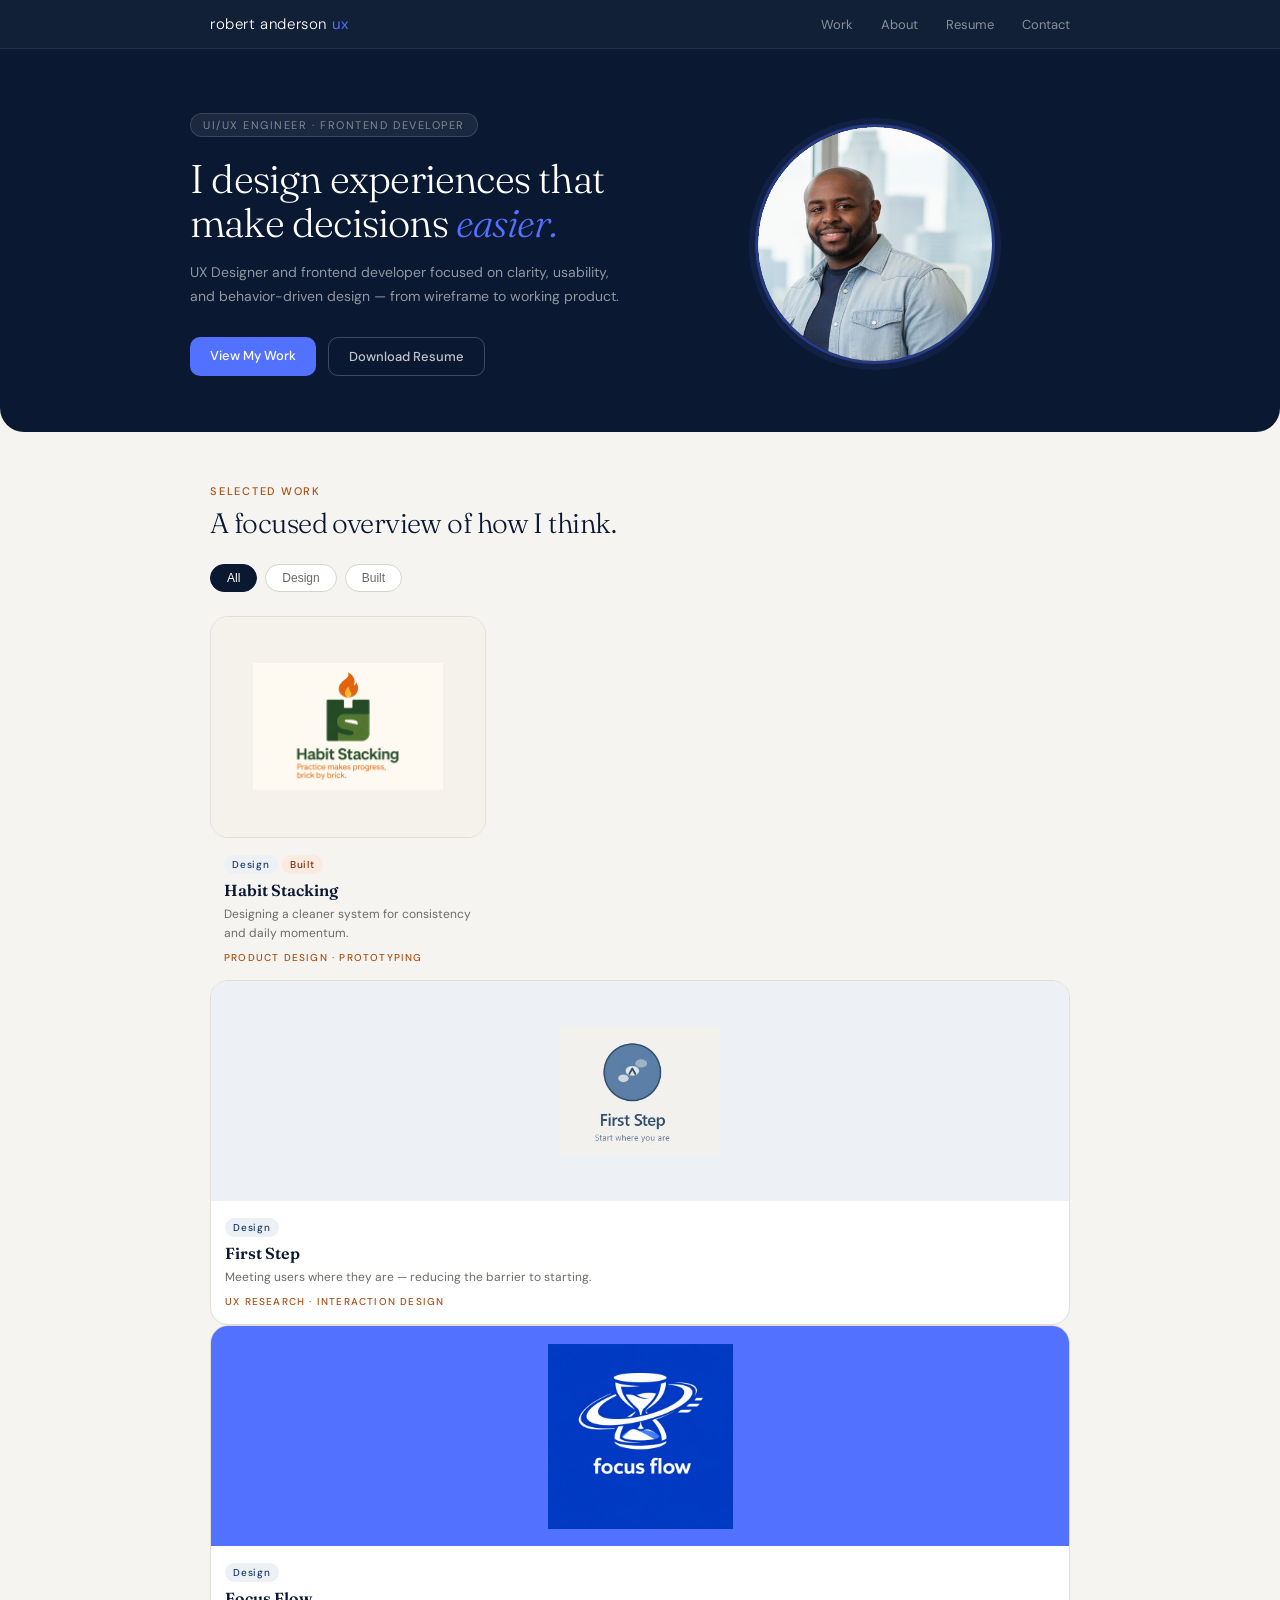
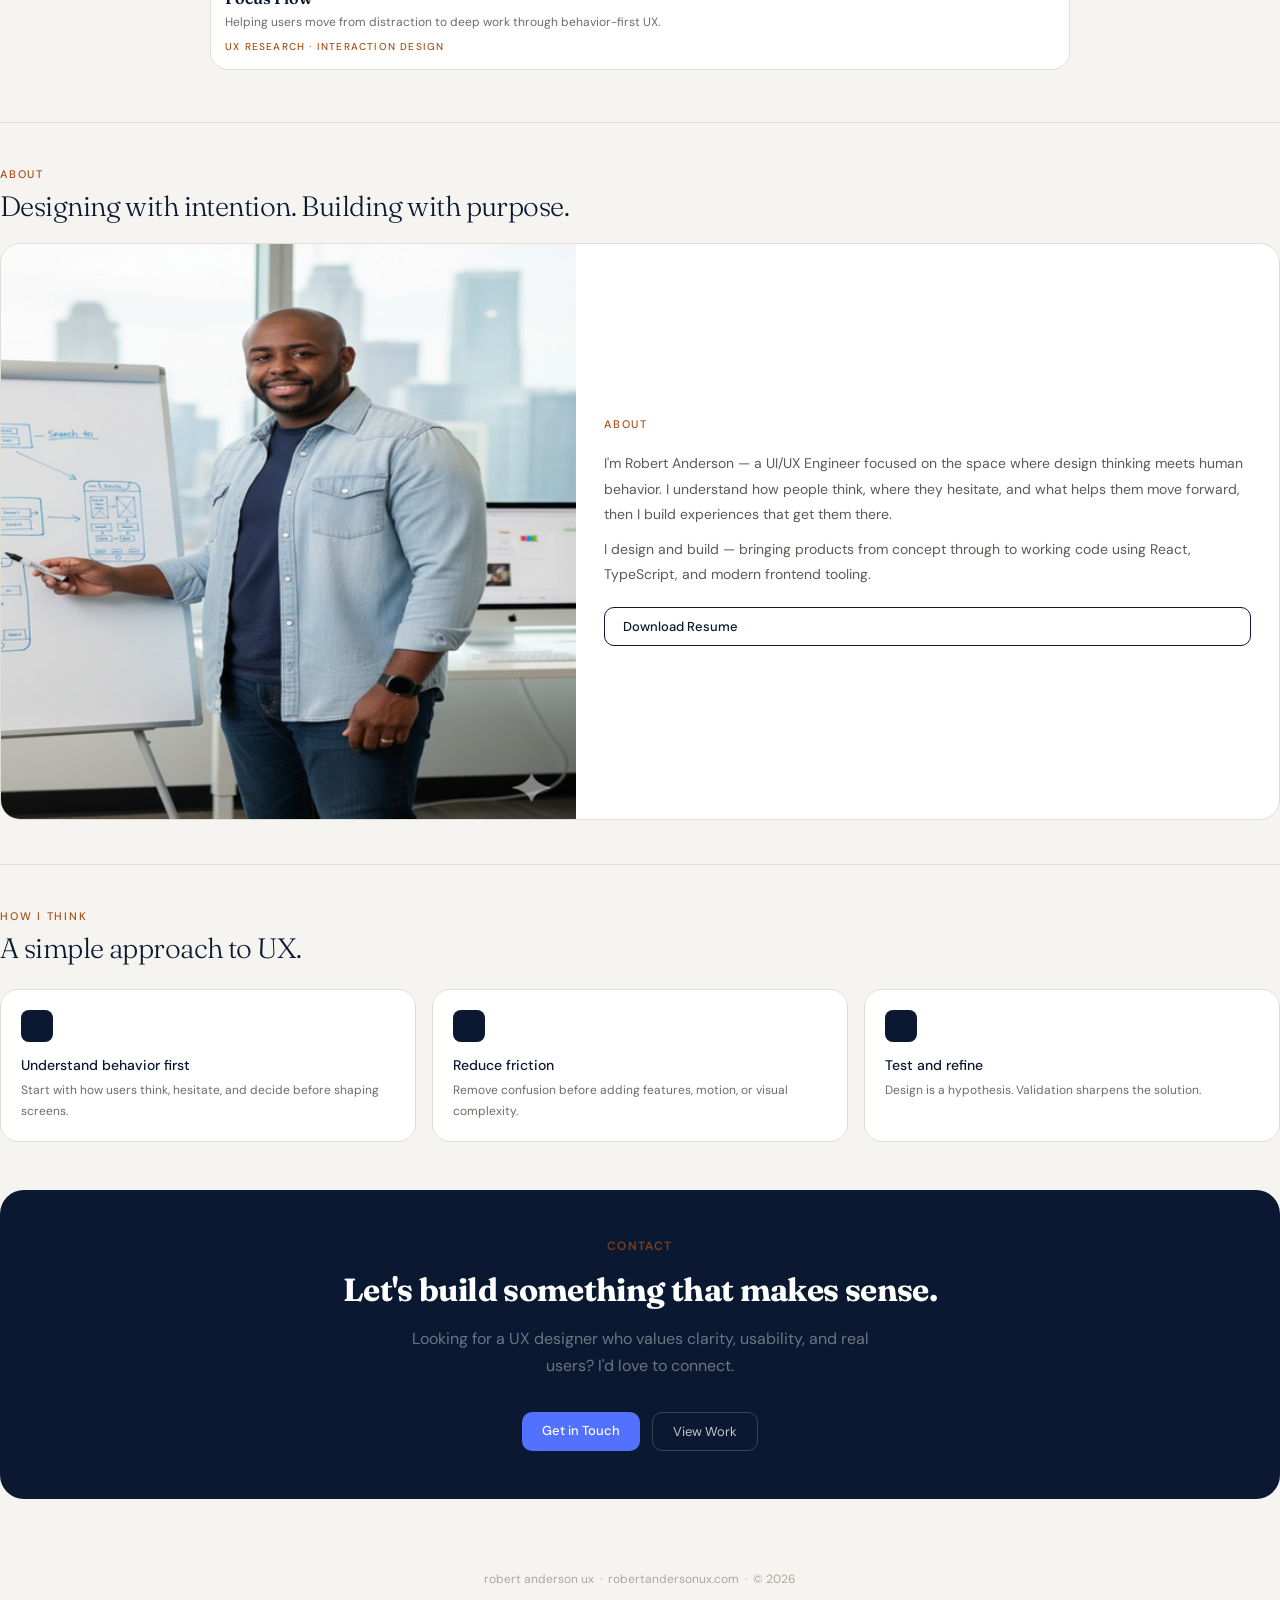
==== commit 6a612686: "Fix CSS loading issue" ====
--- a/index.html
+++ b/index.html
@@ -12,163 +12,7 @@
   <link rel="stylesheet" href="styles.css" />
 </head>
 <body>
-*{box-sizing:border-box;margin:0;padding:0;}
-html{scroll-behavior:smooth;}
-body{font-family:'DM Sans',sans-serif;background:#f5f4f0;color:#0A1831;}
-a{text-decoration:none;color:inherit;}
-.port{max-width:900px;margin:0 auto;padding:0 20px;}
 
-/* NAV */
-nav{background:rgba(10,24,49,0.97);backdrop-filter:blur(8px);-webkit-backdrop-filter:blur(8px);border-bottom:0.5px solid rgba(255,255,255,0.08);position:sticky;top:0;z-index:40;padding:14px 0;}
-.nav-inner{display:flex;align-items:center;justify-content:space-between;}
-.nav-logo{font-family:'DM Sans',sans-serif;font-weight:300;font-size:15px;letter-spacing:0.04em;color:#fff;}
-.nav-logo span{font-weight:400;color:#5271FF;}
-.nav-links{display:flex;gap:28px;}
-.nav-links a{font-size:13px;color:rgba(255,255,255,0.5);transition:color .2s;}
-.nav-links a:hover{color:#fff;}
-.nav-mobile{display:none;}
-
-/* HERO */
-.hero{padding:64px 20px 56px;background:#0A1831;border-radius:0 0 24px 24px;}
-.hero-inner{max-width:900px;margin:0 auto;display:grid;grid-template-columns:1fr 1fr;gap:40px;align-items:center;}
-.hero-badge{display:inline-flex;background:rgba(255,255,255,0.07);border:0.5px solid rgba(255,255,255,0.14);border-radius:100px;padding:4px 12px;font-size:11px;letter-spacing:0.14em;text-transform:uppercase;color:rgba(255,255,255,0.45);margin-bottom:20px;}
-.hero-h1{font-family:'Fraunces',serif;font-weight:300;font-size:40px;line-height:1.1;letter-spacing:-0.02em;color:#fff;margin-bottom:16px;}
-.hero-h1 em{font-style:italic;color:#5271FF;}
-.hero-sub{font-size:14px;line-height:1.7;color:rgba(255,255,255,0.55);margin-bottom:28px;}
-.hero-btns{display:flex;gap:12px;flex-wrap:wrap;}
-.btn-primary{background:#5271FF;color:#fff;border-radius:10px;padding:10px 20px;font-size:13px;font-weight:500;transition:background .2s;display:inline-block;}
-.btn-primary:hover{background:#3d5ce6;}
-.btn-secondary{border:0.5px solid rgba(255,255,255,0.22);background:transparent;border-radius:10px;padding:10px 20px;font-size:13px;font-weight:500;color:rgba(255,255,255,0.75);transition:border-color .2s;display:inline-block;}
-.btn-secondary:hover{border-color:rgba(255,255,255,0.5);}
-.hero-photo-wrap{display:flex;align-items:center;justify-content:center;}
-.hero-photo-wrap img{width:240px;height:240px;border-radius:50%;object-fit:cover;border:3px solid rgba(82,113,255,0.4);box-shadow:0 0 0 6px rgba(82,113,255,0.1);}
-
-/* SECTIONS */
-.section-wrap{padding:52px 0 8px;}
-.section-label{font-size:11px;font-weight:500;letter-spacing:0.16em;text-transform:uppercase;color:#AD4E14;margin-bottom:8px;}
-.section-h2{font-family:'Fraunces',serif;font-weight:300;font-size:28px;letter-spacing:-0.02em;color:#0A1831;margin-bottom:24px;}
-
-/* FILTER */
-.filter-bar{display:flex;gap:8px;margin-bottom:24px;}
-.filter-btn{border:0.5px solid #d8d5ce;background:#fff;border-radius:100px;padding:6px 16px;font-size:12px;font-weight:500;color:#6b6b67;cursor:pointer;transition:all .2s;}
-.filter-btn.active{background:#0A1831;color:#fff;border-color:#0A1831;}
-.filter-btn:hover:not(.active){border-color:#888880;}
-
-/* PROJECTS */
-.projects{display:grid;grid-template-columns:repeat(3,1fr);gap:16px;}
-.projects a { display: block;
-  text-decoration: none;
-  color: inherit;
-}
-.project-card{background:#fff;border:0.5px solid #e0ddd5;border-radius:18px;overflow:hidden;transition:transform .25s,box-shadow .25s;cursor:pointer;width:100%;}
-.project-card:hover{transform:translateY(-3px);box-shadow:0 12px 32px rgba(10,24,49,0.12);}
-.project-card.hidden{display:none;}
-.project-thumb{height:220px;display:flex;align-items:center;justify-content:center;flex-direction:column;gap:10px;}
-.thumb-habit{background:#f5f2eb;}
-.thumb-first{background:#edf0f5;}
-.thumb-focus{background:#5271FF;}
-.focus-wm{font-family:'DM Sans',sans-serif;font-weight:300;font-size:12px;letter-spacing:0.05em;color:rgba(255,255,255,0.7);}
-.focus-wm span{font-weight:400;color:#fff;}
-.project-body{padding:14px 14px 16px;}
-.tag{display:inline-block;font-size:10px;font-weight:500;letter-spacing:0.08em;padding:3px 8px;border-radius:100px;margin-bottom:6px;}
-.tag-design{background:#edf0f5;color:#1a3a6a;}
-.tag-built{background:#faeae0;color:#7a2a0a;}
-.project-title{font-family:'Fraunces',serif;font-weight:600;font-size:16px;color:#0A1831;margin-bottom:5px;}
-.project-blurb{font-size:12px;line-height:1.6;color:#6b6b67;margin-bottom:8px;}
-.project-role{font-size:10px;letter-spacing:0.12em;text-transform:uppercase;color:#AD4E14;font-weight:500;}
-
-/* ABOUT */
-.about-card{background:#fff;border:0.5px solid #e0ddd5;border-radius:20px;overflow:hidden;display:grid;grid-template-columns:0.9fr 1.1fr;}
-.about-photo{min-height:280px;overflow:hidden;}
-.about-photo img{width:100%;height:100%;object-fit:cover;object-position:center top;display:block;}
-.about-copy{padding:32px 28px;display:flex;flex-direction:column;justify-content:center;}
-.about-copy p{font-size:14px;line-height:1.8;color:#5a5a56;margin-top:12px;}
-.btn-outline{border:0.5px solid #0A1831;background:transparent;border-radius:10px;padding:10px 18px;font-size:13px;font-weight:500;color:#0A1831;display:inline-block;margin-top:20px;transition:background .2s,color .2s;}
-.btn-outline:hover{background:#0A1831;color:#fff;}
-
-/* PRINCIPLES */
-.principles{display:grid;grid-template-columns:repeat(3,1fr);gap:16px;margin-bottom:8px;}
-.principle{background:#fff;border:0.5px solid #e0ddd5;border-radius:18px;padding:20px;}
-.principle-icon{width:32px;height:32px;border-radius:8px;background:#0A1831;margin-bottom:14px;}
-.principle h3{font-size:14px;font-weight:500;color:#0A1831;margin-bottom:6px;}
-.principle p{font-size:12px;line-height:1.7;color:#6b6b67;}
-
-/* CONTACT */
-.contact-band{background:#0A1831;border-radius:24px;padding:48px 36px;text-align:center;margin:48px 0;}
-.contact-label{font-size:11px;letter-spacing:0.16em;text-transform:uppercase;color:#AD4E14;margin-bottom:10px;}
-.contact-h2{font-family:'Fraunces',serif;font-weight:300;font-size:28px;color:#fff;letter-spacing:-0.02em;margin-bottom:10px;}
-.contact-sub{font-size:14px;line-height:1.7;color:rgba(255,255,255,0.5);max-width:480px;margin:0 auto 24px;}
-.contact-btns{display:flex;gap:12px;justify-content:center;flex-wrap:wrap;}
-.cta-blue{background:#5271FF;color:#fff;border-radius:10px;padding:10px 20px;font-size:13px;font-weight:500;transition:background .2s;display:inline-block;}
-.cta-blue:hover{background:#3d5ce6;}
-.cta-ghost{border:0.5px solid rgba(255,255,255,.18);color:rgba(255,255,255,.75);border-radius:10px;padding:10px 20px;font-size:13px;display:inline-block;transition:background .2s;}
-.cta-ghost:hover{background:rgba(255,255,255,0.05);}
- 
-/* Success message (shown after submit via JS) */
-.contact-success {
-  display: none;
-  color: rgba(255,255,255,0.75);
-  font-size: 14px;
-  margin-top: 12px;
-  text-align: center;
-}
- 
-/* Responsive */
-@media (max-width: 540px) {
-  .contact-form-row { flex-direction: column; }
-}
-
-
-
-.contact-label {
-  font-size: 12px;
-  font-weight: 600;
-  letter-spacing: 0.1em;
-  text-transform: uppercase;
-  opacity: 0.7;
-  margin-bottom: 16px;
-}
-
-.contact-h2 {
-  font-size: 2rem;
-  font-weight: 700;
-  margin-bottom: 16px;
-}
-
-.contact-sub {
-  font-size: 1rem;
-  opacity: 0.8;
-  max-width: 480px;
-  margin: 0 auto 32px;
-}
-
-.contact-btns {
-  display: flex;
-  gap: 12px;
-  justify-content: center;
-  flex-wrap: wrap;
-}
-
-/* DIVIDER */
-.divider{border:none;border-top:0.5px solid #e0ddd5;margin:44px 0;}
-
-/* FOOTER */
-footer{padding:24px 0;text-align:center;}
-footer p{font-size:12px;color:#aaa89e;}
-
-/* RESPONSIVE */
-@media(max-width:700px){
-  .hero-inner{grid-template-columns:1fr;text-align:center;}
-  .hero-photo-wrap{order:-1;}
-  .hero-photo-wrap img{width:180px;height:180px;}
-  .hero-btns{justify-content:center;}
-  .projects{grid-template-columns:1fr;}
-  .about-card{grid-template-columns:1fr;}
-  .about-photo{min-height:220px;}
-  .principles{grid-template-columns:1fr;}
-  .nav-links{display:none;}
-  .nav-mobile{display:block;font-size:20px;color:rgba(255,255,255,0.6);cursor:pointer;}
-}
 </style>
 </head>
 <body>
--- a/styles.css
+++ b/styles.css
@@ -1,28 +1,157 @@
-.projects {
-  display: grid;
-  grid-template-columns: repeat(3, minmax(0, 1fr));
-  gap: 16px;
-}
+*{box-sizing:border-box;margin:0;padding:0;}
+html{scroll-behavior:smooth;}
+body{font-family:'DM Sans',sans-serif;background:#f5f4f0;color:#0A1831;}
+a{text-decoration:none;color:inherit;}
+.port{max-width:900px;margin:0 auto;padding:0 20px;}
 
-.projects a {
-  display: block;
+/* NAV */
+nav{background:rgba(10,24,49,0.97);backdrop-filter:blur(8px);-webkit-backdrop-filter:blur(8px);border-bottom:0.5px solid rgba(255,255,255,0.08);position:sticky;top:0;z-index:40;padding:14px 0;}
+.nav-inner{display:flex;align-items:center;justify-content:space-between;}
+.nav-logo{font-family:'DM Sans',sans-serif;font-weight:300;font-size:15px;letter-spacing:0.04em;color:#fff;}
+.nav-logo span{font-weight:400;color:#5271FF;}
+.nav-links{display:flex;gap:28px;}
+.nav-links a{font-size:13px;color:rgba(255,255,255,0.5);transition:color .2s;}
+.nav-links a:hover{color:#fff;}
+.nav-mobile{display:none;}
+
+/* HERO */
+.hero{padding:64px 20px 56px;background:#0A1831;border-radius:0 0 24px 24px;}
+.hero-inner{max-width:900px;margin:0 auto;display:grid;grid-template-columns:1fr 1fr;gap:40px;align-items:center;}
+.hero-badge{display:inline-flex;background:rgba(255,255,255,0.07);border:0.5px solid rgba(255,255,255,0.14);border-radius:100px;padding:4px 12px;font-size:11px;letter-spacing:0.14em;text-transform:uppercase;color:rgba(255,255,255,0.45);margin-bottom:20px;}
+.hero-h1{font-family:'Fraunces',serif;font-weight:300;font-size:40px;line-height:1.1;letter-spacing:-0.02em;color:#fff;margin-bottom:16px;}
+.hero-h1 em{font-style:italic;color:#5271FF;}
+.hero-sub{font-size:14px;line-height:1.7;color:rgba(255,255,255,0.55);margin-bottom:28px;}
+.hero-btns{display:flex;gap:12px;flex-wrap:wrap;}
+.btn-primary{background:#5271FF;color:#fff;border-radius:10px;padding:10px 20px;font-size:13px;font-weight:500;transition:background .2s;display:inline-block;}
+.btn-primary:hover{background:#3d5ce6;}
+.btn-secondary{border:0.5px solid rgba(255,255,255,0.22);background:transparent;border-radius:10px;padding:10px 20px;font-size:13px;font-weight:500;color:rgba(255,255,255,0.75);transition:border-color .2s;display:inline-block;}
+.btn-secondary:hover{border-color:rgba(255,255,255,0.5);}
+.hero-photo-wrap{display:flex;align-items:center;justify-content:center;}
+.hero-photo-wrap img{width:240px;height:240px;border-radius:50%;object-fit:cover;border:3px solid rgba(82,113,255,0.4);box-shadow:0 0 0 6px rgba(82,113,255,0.1);}
+
+/* SECTIONS */
+.section-wrap{padding:52px 0 8px;}
+.section-label{font-size:11px;font-weight:500;letter-spacing:0.16em;text-transform:uppercase;color:#AD4E14;margin-bottom:8px;}
+.section-h2{font-family:'Fraunces',serif;font-weight:300;font-size:28px;letter-spacing:-0.02em;color:#0A1831;margin-bottom:24px;}
+
+/* FILTER */
+.filter-bar{display:flex;gap:8px;margin-bottom:24px;}
+.filter-btn{border:0.5px solid #d8d5ce;background:#fff;border-radius:100px;padding:6px 16px;font-size:12px;font-weight:500;color:#6b6b67;cursor:pointer;transition:all .2s;}
+.filter-btn.active{background:#0A1831;color:#fff;border-color:#0A1831;}
+.filter-btn:hover:not(.active){border-color:#888880;}
+
+/* PROJECTS */
+.projects{display:grid;grid-template-columns:repeat(3,1fr);gap:16px;}
+.projects a { display: block;
   text-decoration: none;
   color: inherit;
 }
+.project-card{background:#fff;border:0.5px solid #e0ddd5;border-radius:18px;overflow:hidden;transition:transform .25s,box-shadow .25s;cursor:pointer;width:100%;}
+.project-card:hover{transform:translateY(-3px);box-shadow:0 12px 32px rgba(10,24,49,0.12);}
+.project-card.hidden{display:none;}
+.project-thumb{height:220px;display:flex;align-items:center;justify-content:center;flex-direction:column;gap:10px;}
+.thumb-habit{background:#f5f2eb;}
+.thumb-first{background:#edf0f5;}
+.thumb-focus{background:#5271FF;}
+.focus-wm{font-family:'DM Sans',sans-serif;font-weight:300;font-size:12px;letter-spacing:0.05em;color:rgba(255,255,255,0.7);}
+.focus-wm span{font-weight:400;color:#fff;}
+.project-body{padding:14px 14px 16px;}
+.tag{display:inline-block;font-size:10px;font-weight:500;letter-spacing:0.08em;padding:3px 8px;border-radius:100px;margin-bottom:6px;}
+.tag-design{background:#edf0f5;color:#1a3a6a;}
+.tag-built{background:#faeae0;color:#7a2a0a;}
+.project-title{font-family:'Fraunces',serif;font-weight:600;font-size:16px;color:#0A1831;margin-bottom:5px;}
+.project-blurb{font-size:12px;line-height:1.6;color:#6b6b67;margin-bottom:8px;}
+.project-role{font-size:10px;letter-spacing:0.12em;text-transform:uppercase;color:#AD4E14;font-weight:500;}
 
-.project-card {
-  height: 100%;
-  background: #fff;
-  border: 0.5px solid #e0ddd5;
-  border-radius: 18px;
-  overflow: hidden;
-  transition: transform .25s, box-shadow .25s;
-  cursor: pointer;
-  width: 100%;
+/* ABOUT */
+.about-card{background:#fff;border:0.5px solid #e0ddd5;border-radius:20px;overflow:hidden;display:grid;grid-template-columns:0.9fr 1.1fr;}
+.about-photo{min-height:280px;overflow:hidden;}
+.about-photo img{width:100%;height:100%;object-fit:cover;object-position:center top;display:block;}
+.about-copy{padding:32px 28px;display:flex;flex-direction:column;justify-content:center;}
+.about-copy p{font-size:14px;line-height:1.8;color:#5a5a56;margin-top:12px;}
+.btn-outline{border:0.5px solid #0A1831;background:transparent;border-radius:10px;padding:10px 18px;font-size:13px;font-weight:500;color:#0A1831;display:inline-block;margin-top:20px;transition:background .2s,color .2s;}
+.btn-outline:hover{background:#0A1831;color:#fff;}
+
+/* PRINCIPLES */
+.principles{display:grid;grid-template-columns:repeat(3,1fr);gap:16px;margin-bottom:8px;}
+.principle{background:#fff;border:0.5px solid #e0ddd5;border-radius:18px;padding:20px;}
+.principle-icon{width:32px;height:32px;border-radius:8px;background:#0A1831;margin-bottom:14px;}
+.principle h3{font-size:14px;font-weight:500;color:#0A1831;margin-bottom:6px;}
+.principle p{font-size:12px;line-height:1.7;color:#6b6b67;}
+
+/* CONTACT */
+.contact-band{background:#0A1831;border-radius:24px;padding:48px 36px;text-align:center;margin:48px 0;}
+.contact-label{font-size:11px;letter-spacing:0.16em;text-transform:uppercase;color:#AD4E14;margin-bottom:10px;}
+.contact-h2{font-family:'Fraunces',serif;font-weight:300;font-size:28px;color:#fff;letter-spacing:-0.02em;margin-bottom:10px;}
+.contact-sub{font-size:14px;line-height:1.7;color:rgba(255,255,255,0.5);max-width:480px;margin:0 auto 24px;}
+.contact-btns{display:flex;gap:12px;justify-content:center;flex-wrap:wrap;}
+.cta-blue{background:#5271FF;color:#fff;border-radius:10px;padding:10px 20px;font-size:13px;font-weight:500;transition:background .2s;display:inline-block;}
+.cta-blue:hover{background:#3d5ce6;}
+.cta-ghost{border:0.5px solid rgba(255,255,255,.18);color:rgba(255,255,255,.75);border-radius:10px;padding:10px 20px;font-size:13px;display:inline-block;transition:background .2s;}
+.cta-ghost:hover{background:rgba(255,255,255,0.05);}
+ 
+/* Success message (shown after submit via JS) */
+.contact-success {
+  display: none;
+  color: rgba(255,255,255,0.75);
+  font-size: 14px;
+  margin-top: 12px;
+  text-align: center;
+}
+ 
+/* Responsive */
+@media (max-width: 540px) {
+  .contact-form-row { flex-direction: column; }
 }
 
-@media (max-width: 700px) {
-  .projects {
-    grid-template-columns: 1fr;
-  }
+
+
+.contact-label {
+  font-size: 12px;
+  font-weight: 600;
+  letter-spacing: 0.1em;
+  text-transform: uppercase;
+  opacity: 0.7;
+  margin-bottom: 16px;
+}
+
+.contact-h2 {
+  font-size: 2rem;
+  font-weight: 700;
+  margin-bottom: 16px;
+}
+
+.contact-sub {
+  font-size: 1rem;
+  opacity: 0.8;
+  max-width: 480px;
+  margin: 0 auto 32px;
+}
+
+.contact-btns {
+  display: flex;
+  gap: 12px;
+  justify-content: center;
+  flex-wrap: wrap;
+}
+
+/* DIVIDER */
+.divider{border:none;border-top:0.5px solid #e0ddd5;margin:44px 0;}
+
+/* FOOTER */
+footer{padding:24px 0;text-align:center;}
+footer p{font-size:12px;color:#aaa89e;}
+
+/* RESPONSIVE */
+@media(max-width:700px){
+  .hero-inner{grid-template-columns:1fr;text-align:center;}
+  .hero-photo-wrap{order:-1;}
+  .hero-photo-wrap img{width:180px;height:180px;}
+  .hero-btns{justify-content:center;}
+  .projects{grid-template-columns:1fr;}
+  .about-card{grid-template-columns:1fr;}
+  .about-photo{min-height:220px;}
+  .principles{grid-template-columns:1fr;}
+  .nav-links{display:none;}
+  .nav-mobile{display:block;font-size:20px;color:rgba(255,255,255,0.6);cursor:pointer;}
 }
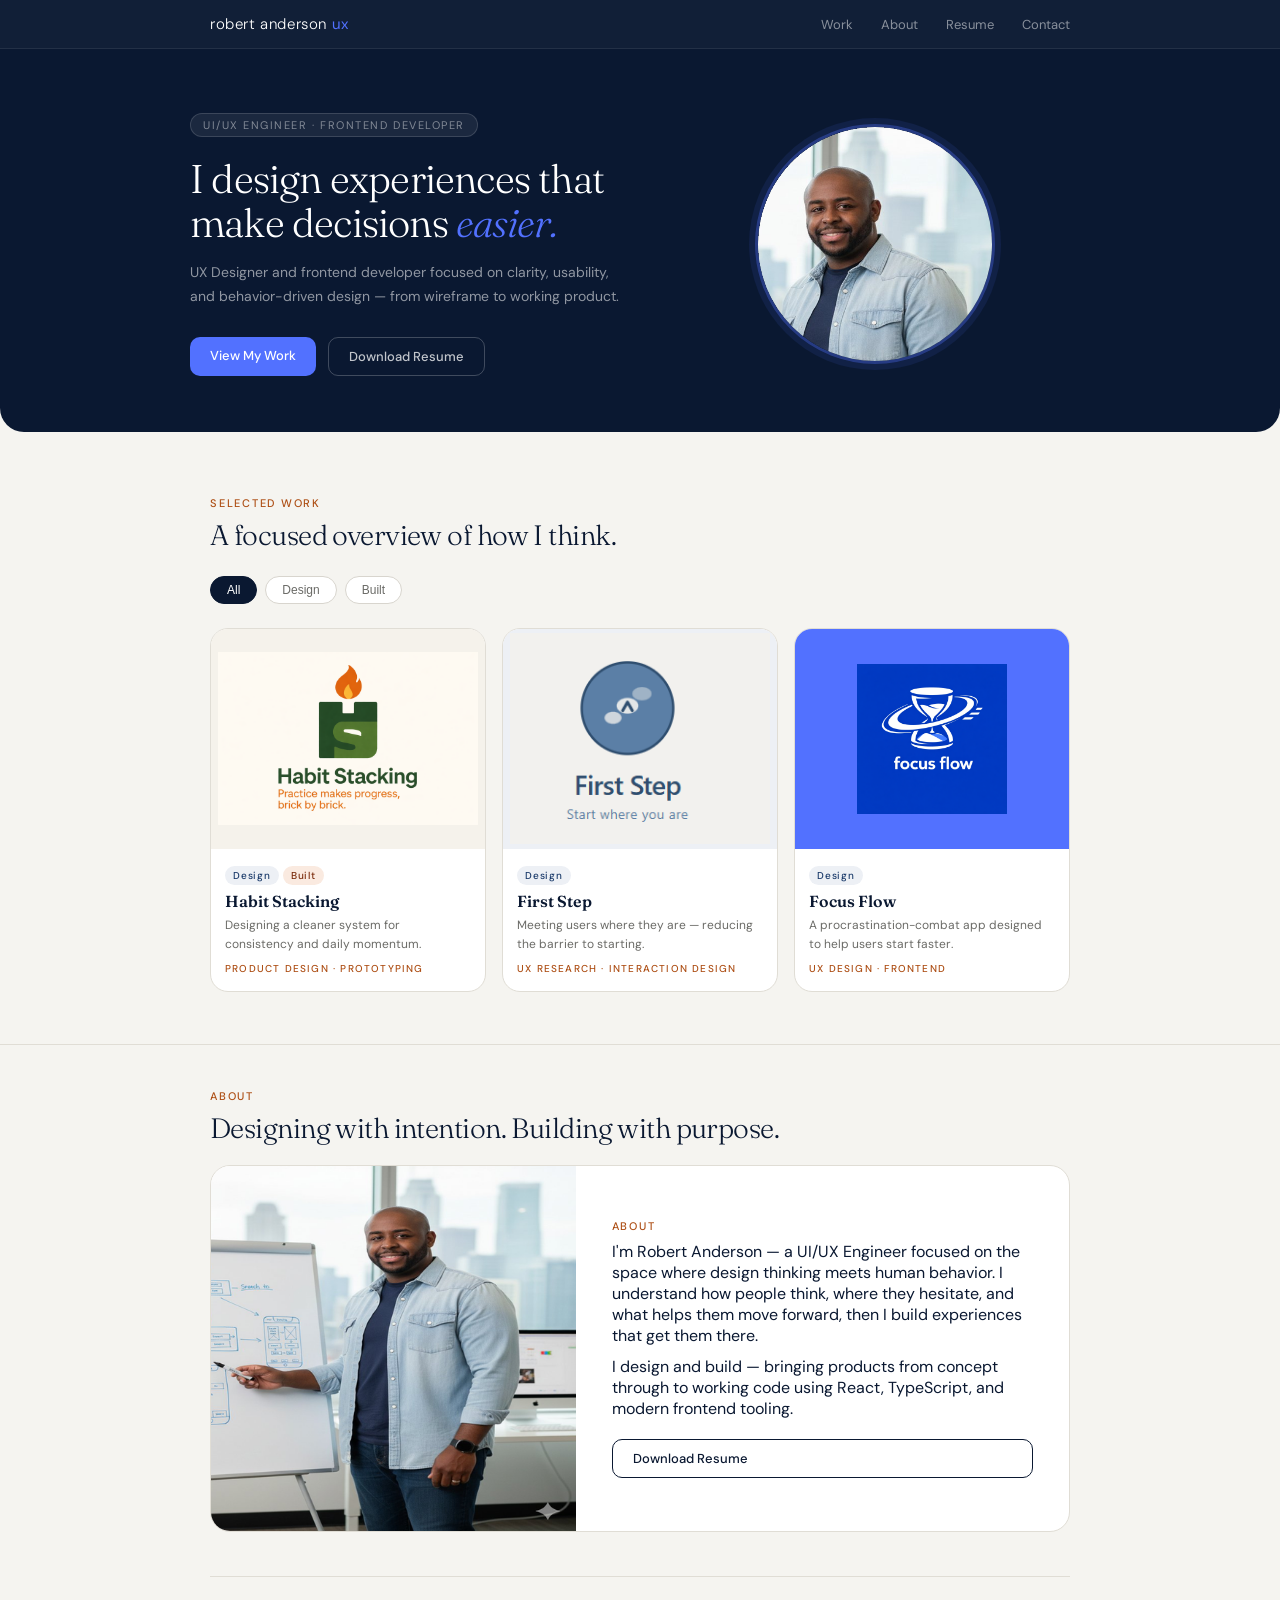
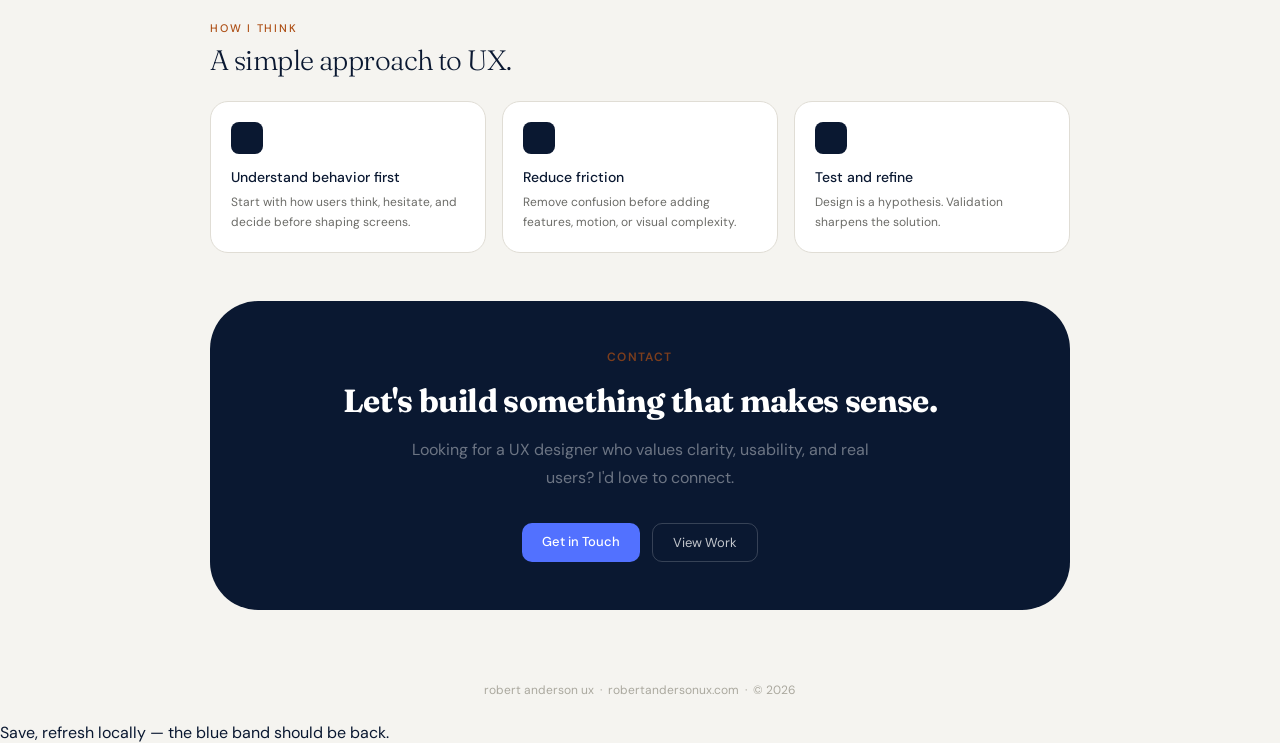
==== commit 4fd5e7d1: "Add case studies, update portfolio, fix layout issues" ====
--- a/index.html
+++ b/index.html
@@ -61,47 +61,42 @@
 
     <div class="projects">
 
-  <a href="habit-stacking.html" style="text-decoration:none;color:inherit;">
-    <div class="project-card" data-type="design built">
-      <div class="project-thumb thumb-habit">
-          <img style="max-width:190px;max-height:190px;object-fit:contain;" src="[data-uri]" alt="Habit Stacking">
-        </div>
-      </div>
-      <div class="project-body">
-        <div><span class="tag tag-design">Design</span> <span class="tag tag-built">Built</span></div>
-        <div class="project-title">Habit Stacking</div>
-        <div class="project-blurb">Designing a cleaner system for consistency and daily momentum.</div>
-        <div class="project-role">Product Design · Prototyping</div>
-      </div>
+  <a href="habit-stacking.html" class="project-card">
+    <div class="project-thumb thumb-habit">
+      <img src="Habit-Stacking-Logo.png" alt="Habit Stacking project preview">
+    </div>
+    <div class="project-body">
+      <span class="tag tag-design">Design</span>
+      <span class="tag tag-built">Built</span>
+      <h3 class="project-title">Habit Stacking</h3>
+      <p class="project-blurb">Designing a cleaner system for consistency and daily momentum.</p>
+      <p class="project-role">Product Design · Prototyping</p>
     </div>
   </a>
 
-  <a href="first-step.html" style="text-decoration:none;color:inherit;">
-    <div class="project-card" data-type="design">
-      <div class="project-thumb thumb-first">
-        <img style="max-width:160px;max-height:160px;object-fit:contain;" src="[data-uri]" alt="First Step">
-      </div>
-      <div class="project-body">
-        <div><span class="tag tag-design">Design</span></div>
-        <div class="project-title">First Step</div>
-        <div class="project-blurb">Meeting users where they are — reducing the barrier to starting.</div>
-        <div class="project-role">UX Research · Interaction Design</div>
-      </div>
+  <a href="first-step.html" class="project-card">
+    <div class="project-thumb thumb-first">
+      <img src="first-step-app-logo.png" alt="First Step project preview">
+    </div>
+    <div class="project-body">
+      <span class="tag tag-design">Design</span>
+      <h3 class="project-title">First Step</h3>
+      <p class="project-blurb">Meeting users where they are — reducing the barrier to starting.</p>
+      <p class="project-role">UX Research · Interaction Design</p>
     </div>
   </a>
 
-  <a href="focus-flow.html" style="text-decoration:none;color:inherit;">
-  <div class="project-card" data-type="design">
+  <a href="focus-flow (1).html" class="project-card">
     <div class="project-thumb thumb-focus">
-      <img style="max-width:185px;max-height:185px;object-fit:contain;" src="[data-uri]" alt="Focus Flow"></div>
+      <img src="focus-flow-logo.png" alt="Focus Flow project preview">
+    </div>
     <div class="project-body">
-      <div><span class="tag tag-design">Design</span></div>
-      <div class="project-title">Focus Flow</div>
-      <div class="project-blurb">Helping users move from distraction to deep work through behavior-first UX.</div>
-      <div class="project-role">UX Research · Interaction Design</div>
+      <span class="tag tag-design">Design</span>
+      <h3 class="project-title">Focus Flow</h3>
+      <p class="project-blurb">A procrastination-combat app designed to help users start faster.</p>
+      <p class="project-role">UX Design · Frontend</p>
     </div>
-  </div>
-</a>
+  </a>
 
 </div>
 
@@ -109,7 +104,7 @@
   </div>
 
   <hr class="divider" />
-
+ <div class="port">
   <div id="about">
     <div class="section-label">About</div>
     <div class="section-h2" style="margin-bottom:20px;">Designing with intention. Building with purpose.</div>
@@ -128,7 +123,7 @@
 
 <hr class="divider" />
 
-  <div>
+ <div class="port"></div>
     <div class="section-label">How I Think</div>
     <div class="section-h2">A simple approach to UX.</div>
     <div class="principles">
--- a/styles.css
+++ b/styles.css
@@ -30,7 +30,7 @@
 .hero-photo-wrap img{width:240px;height:240px;border-radius:50%;object-fit:cover;border:3px solid rgba(82,113,255,0.4);box-shadow:0 0 0 6px rgba(82,113,255,0.1);}
 
 /* SECTIONS */
-.section-wrap{padding:52px 0 8px;}
+.section-wrap{padding:64px 0 8px;}
 .section-label{font-size:11px;font-weight:500;letter-spacing:0.16em;text-transform:uppercase;color:#AD4E14;margin-bottom:8px;}
 .section-h2{font-family:'Fraunces',serif;font-weight:300;font-size:28px;letter-spacing:-0.02em;color:#0A1831;margin-bottom:24px;}
 
@@ -41,15 +41,37 @@
 .filter-btn:hover:not(.active){border-color:#888880;}
 
 /* PROJECTS */
-.projects{display:grid;grid-template-columns:repeat(3,1fr);gap:16px;}
-.projects a { display: block;
+.projects {
+  display: grid;
+  grid-template-columns: repeat(3, minmax(0, 1fr));
+  gap: 16px;
+}
+.project-card {
+  display: block;
   text-decoration: none;
   color: inherit;
+  background: #fff;
+  border: 0.5px solid #e0ddd5;
+  border-radius: 18px;
+  overflow: hidden;
+  transition: transform .25s, box-shadow .25s;
+  cursor: pointer;
+  width: 100%;
+  height: 100%;
 }
 .project-card{background:#fff;border:0.5px solid #e0ddd5;border-radius:18px;overflow:hidden;transition:transform .25s,box-shadow .25s;cursor:pointer;width:100%;}
 .project-card:hover{transform:translateY(-3px);box-shadow:0 12px 32px rgba(10,24,49,0.12);}
 .project-card.hidden{display:none;}
 .project-thumb{height:220px;display:flex;align-items:center;justify-content:center;flex-direction:column;gap:10px;}
+.project-thumb img {
+  max-width: 260px;
+  max-height: 260px;
+  object-fit: contain;
+}
+.thumb-focus img {
+  max-width: 150px;
+  max-height: 150px;
+}
 .thumb-habit{background:#f5f2eb;}
 .thumb-first{background:#edf0f5;}
 .thumb-focus{background:#5271FF;}
@@ -64,13 +86,53 @@
 .project-role{font-size:10px;letter-spacing:0.12em;text-transform:uppercase;color:#AD4E14;font-weight:500;}
 
 /* ABOUT */
-.about-card{background:#fff;border:0.5px solid #e0ddd5;border-radius:20px;overflow:hidden;display:grid;grid-template-columns:0.9fr 1.1fr;}
-.about-photo{min-height:280px;overflow:hidden;}
-.about-photo img{width:100%;height:100%;object-fit:cover;object-position:center top;display:block;}
-.about-copy{padding:32px 28px;display:flex;flex-direction:column;justify-content:center;}
-.about-copy p{font-size:14px;line-height:1.8;color:#5a5a56;margin-top:12px;}
-.btn-outline{border:0.5px solid #0A1831;background:transparent;border-radius:10px;padding:10px 18px;font-size:13px;font-weight:500;color:#0A1831;display:inline-block;margin-top:20px;transition:background .2s,color .2s;}
-.btn-outline:hover{background:#0A1831;color:#fff;}
+.about-card {
+  background: #fff;
+  border: 0.5px solid #e0ddd5;
+  border-radius: 20px;
+  overflow: hidden;
+  display: grid;
+  grid-template-columns: 0.85fr 1.15fr;
+  max-height: 420px;
+}
+
+.about-photo {
+  height: 100%;
+  min-height: 280px;
+  overflow: hidden;
+}
+
+.about-photo img {
+  width: 100%;
+  height: 100%;
+  object-fit: cover;
+  object-position: center top;
+  display: block;
+}
+
+.btn-outline {
+  display: inline-block;
+  margin-top: 20px;
+  border: 0.5px solid #0A1831;
+  color: #0A1831;
+  border-radius: 10px;
+  padding: 10px 20px;
+  font-size: 13px;
+  font-weight: 500;
+  transition: background .2s, color .2s;
+}
+
+.btn-outline:hover {
+  background: #0A1831;
+  color: #fff;
+}
+
+.about-copy {
+  padding: 40px 36px;
+  display: flex;
+  flex-direction: column;
+  justify-content: center;
+}
 
 /* PRINCIPLES */
 .principles{display:grid;grid-template-columns:repeat(3,1fr);gap:16px;margin-bottom:8px;}
@@ -80,7 +142,16 @@
 .principle p{font-size:12px;line-height:1.7;color:#6b6b67;}
 
 /* CONTACT */
-.contact-band{background:#0A1831;border-radius:24px;padding:48px 36px;text-align:center;margin:48px 0;}
+.contact-band {
+  background: #0A1831;
+  border-radius: 48px;
+  padding: 48px 36px;
+  text-align: center;
+  max-width: 860px;
+  margin: 48px auto;
+  box-sizing: border-box;
+  width: 90%;
+}
 .contact-label{font-size:11px;letter-spacing:0.16em;text-transform:uppercase;color:#AD4E14;margin-bottom:10px;}
 .contact-h2{font-family:'Fraunces',serif;font-weight:300;font-size:28px;color:#fff;letter-spacing:-0.02em;margin-bottom:10px;}
 .contact-sub{font-size:14px;line-height:1.7;color:rgba(255,255,255,0.5);max-width:480px;margin:0 auto 24px;}
@@ -88,7 +159,8 @@
 .cta-blue{background:#5271FF;color:#fff;border-radius:10px;padding:10px 20px;font-size:13px;font-weight:500;transition:background .2s;display:inline-block;}
 .cta-blue:hover{background:#3d5ce6;}
 .cta-ghost{border:0.5px solid rgba(255,255,255,.18);color:rgba(255,255,255,.75);border-radius:10px;padding:10px 20px;font-size:13px;display:inline-block;transition:background .2s;}
-.cta-ghost:hover{background:rgba(255,255,255,0.05);}
+.cta-ghost:hover{background:rgba(255,255,255,0.05);
+}
  
 /* Success message (shown after submit via JS) */
 .contact-success {
@@ -154,4 +226,24 @@
   .principles{grid-template-columns:1fr;}
   .nav-links{display:none;}
   .nav-mobile{display:block;font-size:20px;color:rgba(255,255,255,0.6);cursor:pointer;}
+}
+/* Additional responsive adjustments for better mobile experience */
+@media (max-width: 700px) {
+  .projects {
+    grid-template-columns: 1fr;
+  }
+
+  .about-card {
+    grid-template-columns: 1fr;
+    max-height: none;
+  }
+
+  .about-photo {
+    height: 260px;
+  }
+
+  .contact-band {
+    margin: 32px 16px;
+    padding: 36px 24px;
+  }
 }
